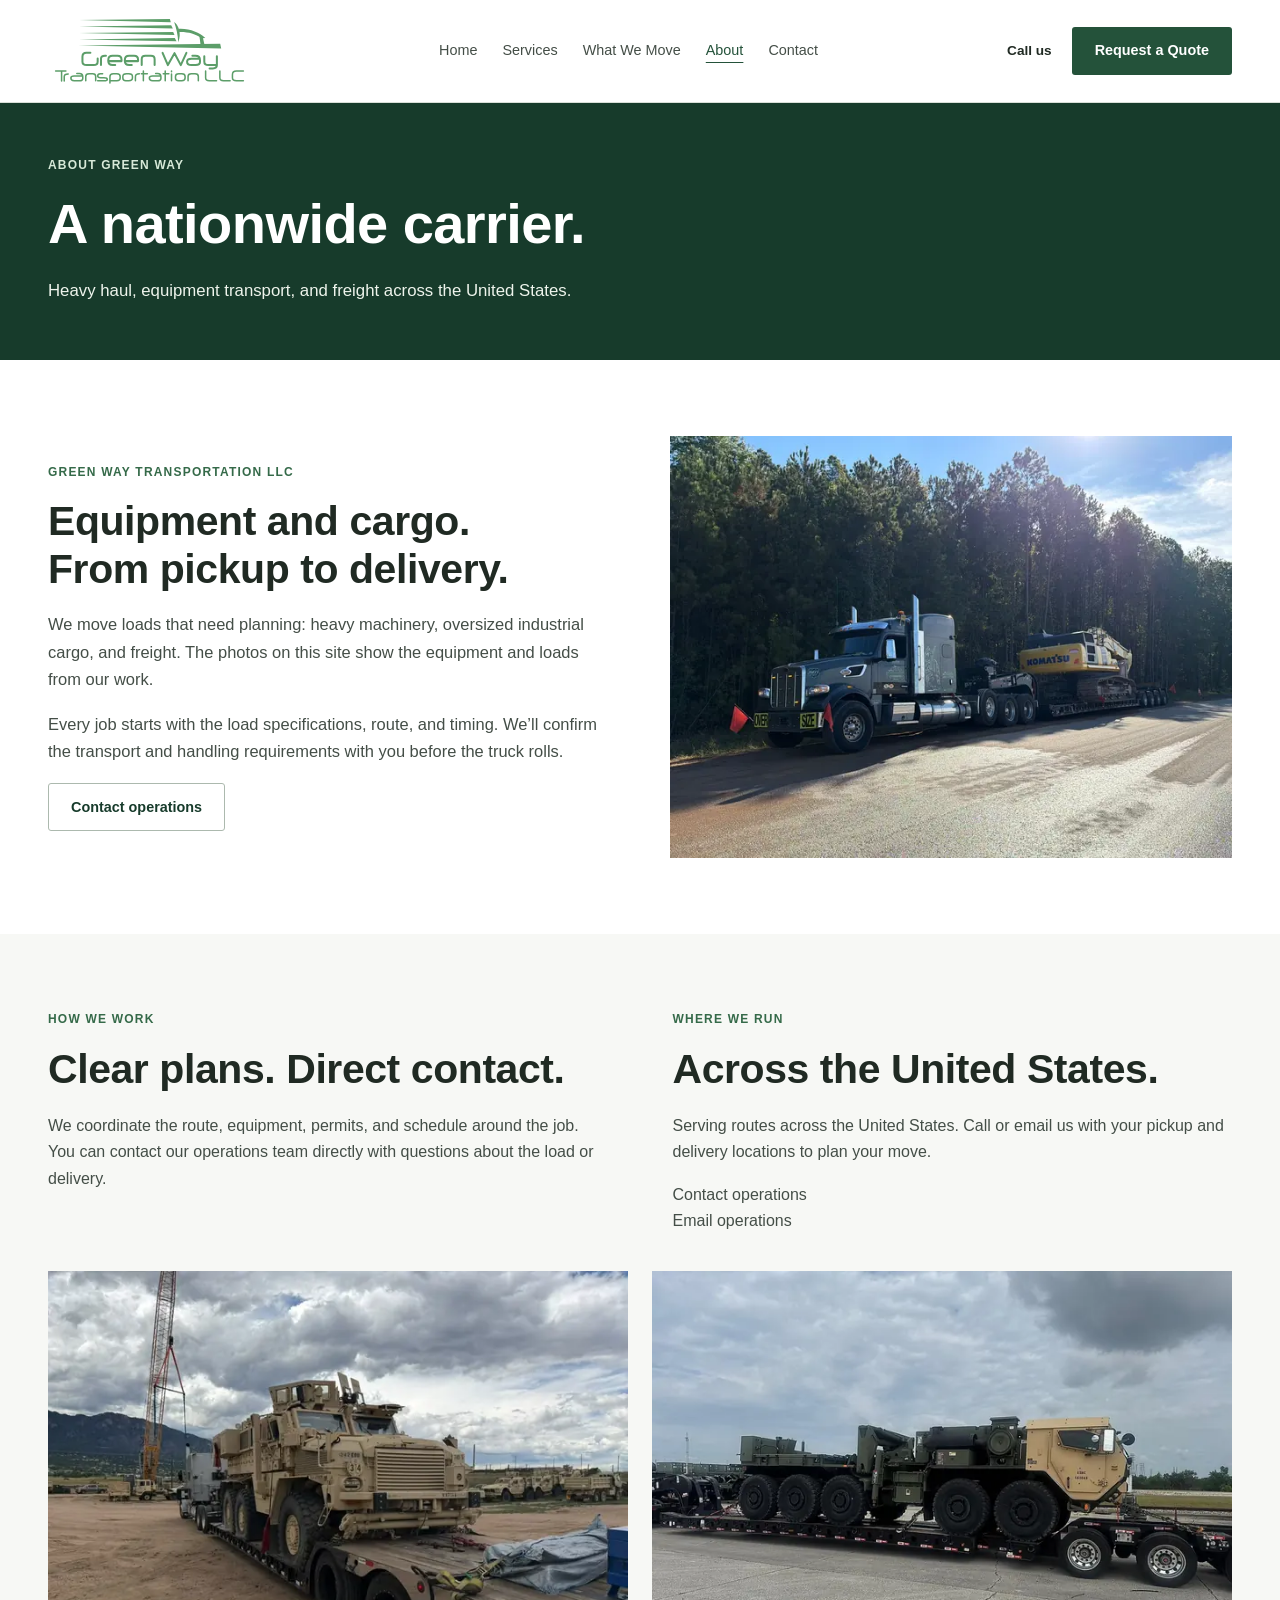
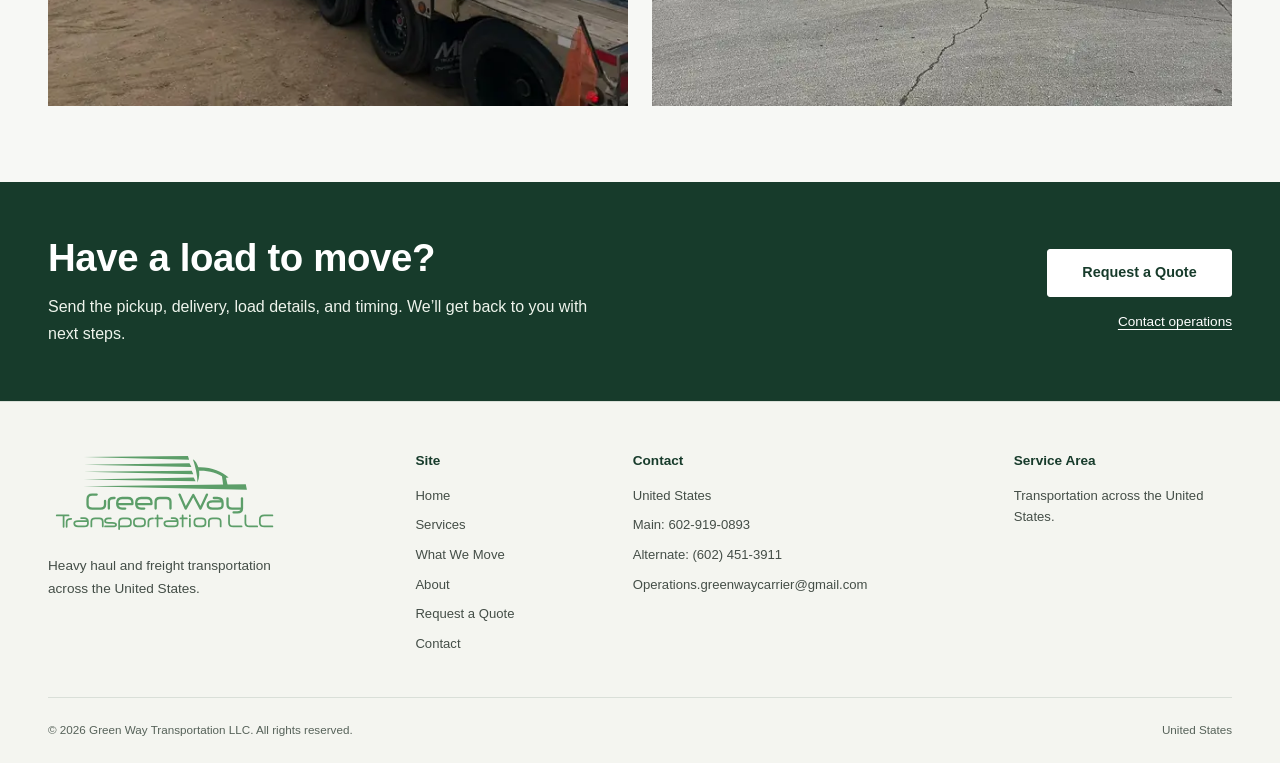
==== about.html @ 393b9256 "Add files via upload" ====
<!DOCTYPE html>
<html lang="en"><head>
<meta charset="UTF-8">
<meta name="viewport" content="width=device-width, initial-scale=1.0">
<title>About Green Way — Green Way Transportation LLC</title>
<meta name="description" content="Green Way Transportation is a nationwide heavy haul, equipment and freight carrier serving the United States.">
<meta name="theme-color" content="#133d29">
<link rel="icon" href="assets/favicon.svg" type="image/svg+xml">
<link rel="stylesheet" href="styles.css?v=20261014-mobile-final-v12">
<noscript><style>@media (max-width: 1059px) { .mobile-menu[hidden] { display: block !important; } }</style></noscript>
<script>
// Decide before first paint; a missing intro script cannot trap the page.
(() => {
  try {
    const motion = window.matchMedia('(prefers-reduced-motion: reduce)');
    let seen = false;
    try { seen = sessionStorage.getItem('greenway-intro-seen-v1') === '1'; } catch (_) {}
    if (motion.matches || seen) return;
    const boot = window.greenWayIntro = { started: performance.now(), motion };
    document.documentElement.classList.add('intro-pending');
    boot.fallback = setTimeout(() => {
      if (boot.dismiss) boot.dismiss();
      else document.documentElement.classList.remove('intro-pending');
    }, 6000);
  } catch (_) { document.documentElement.classList.remove('intro-pending'); }
})();
</script>
<style>.entry-intro { visibility: hidden; }</style>
<link rel="stylesheet" href="intro.css?v=20261014-mobile-final-v12">
</head>
<body><div class="entry-intro" tabindex="-1" role="dialog" aria-modal="true" aria-label="Preparing the Green Way website">
  <div class="entry-intro-inner">
    <img class="entry-intro-logo" src="assets/green-way-logo.svg" width="610" height="235" alt="Green Way Transportation LLC" decoding="async">
    <div class="entry-road" aria-hidden="true"><div class="TruckLoader-route"><div class="TruckLoader"><div class="TruckLoader-cab"></div></div></div></div>
    <p class="entry-status" role="status">The right way is the green way.</p>
  </div>
</div><a class="skip-link" href="#main-content">Skip to content</a><header class="site-header">
  <nav class="nav">
    <a href="index.html" class="logo"><img class="brand-logo" src="assets/green-way-logo.svg" width="610" height="235" alt="Green Way Transportation LLC"></a>
    <ul class="nav-links">
      <li><a href="index.html">Home</a></li>
      <li><a href="services.html">Services</a></li>
      <li><a href="index.html#equipment">What We Move</a></li>
      <li><a href="about.html" aria-current="page">About</a></li>
      <li><a href="contact.html">Contact</a></li>
    </ul>
    <div class="nav-cta">
      <a href="tel:6029190893" class="nav-phone">Call us</a>
      <a href="quote.html" class="btn btn-primary">Request a Quote</a>
    </div>
    <button class="menu-toggle" type="button" aria-label="Open menu" aria-expanded="false" aria-controls="mobile-menu" hidden>
      <span></span><span></span><span></span>
    </button>
  </nav>
  <div class="mobile-menu" id="mobile-menu" hidden>
    <ul>
      <li><a href="index.html">Home</a></li>
      <li><a href="services.html">Services</a></li>
      <li><a href="index.html#equipment">What We Move</a></li>
      <li><a href="about.html" aria-current="page">About</a></li>
      <li><a href="contact.html">Contact</a></li>
    </ul>
    <a href="quote.html" class="btn btn-primary">Request a Quote</a>
    <a href="tel:6029190893" class="btn btn-secondary">Call operations</a>
  </div>
</header>
<main id="main-content"><section class="hero-compact"><div class="container"><div class="eyebrow">About Green Way</div><h1>A nationwide carrier.</h1><p class="hero-sub">Heavy haul, equipment transport, and freight across the United States.</p></div></section><section class="section"><div class="container image-split"><div><div class="eyebrow">Green Way Transportation LLC</div><h2>Equipment and cargo.<br>From pickup to delivery.</h2><p class="about-narrative">We move loads that need planning: heavy machinery, oversized industrial cargo, and freight. The photos on this site show the equipment and loads from our work.</p><p class="about-narrative">Every job starts with the load specifications, route, and timing. We’ll confirm the transport and handling requirements with you before the truck rolls.</p><p class="about-narrative"><a class="btn btn-secondary" href="contact.html">Contact operations</a></p></div><figure class="image-split-photo"><a href="assets/komatsu-excavator-1920.webp" target="_blank" rel="noopener" aria-label="View full photo: Green Way truck carrying a Komatsu excavator."><img src="assets/komatsu-excavator-1280.webp" srcset="assets/komatsu-excavator-640.webp 640w, assets/komatsu-excavator-1280.webp 1280w, assets/komatsu-excavator-1920.webp 1920w" sizes="(max-width: 520px) calc(100vw - 40px), (max-width: 760px) 46vw, 570px" width="1280" height="960" alt="Green Way truck with a Komatsu excavator on a lowboy trailer beside a wooded road" loading="lazy" decoding="async"></a></figure></div></section><section class="section section-alt"><div class="container"><div class="about-details"><div><div class="eyebrow">How we work</div><h2>Clear plans. Direct contact.</h2><p>We coordinate the route, equipment, permits, and schedule around the job. You can contact our operations team directly with questions about the load or delivery.</p></div><div><div class="eyebrow">Where we run</div><h2>Across the United States.</h2><p>Serving routes across the United States. Call or email us with your pickup and delivery locations to plan your move.</p><p><a href="contact.html">Contact operations</a><br><a href="mailto:Operations.greenwaycarrier@gmail.com">Email operations</a></p></div></div><div class="about-photo-pair"><figure class="about-photo"><a href="assets/vehicle-loading-1024.webp" target="_blank" rel="noopener" aria-label="View full photo: Heavy vehicle transport at a loading site."><img src="assets/vehicle-loading-1024.webp" srcset="assets/vehicle-loading-640.webp 640w, assets/vehicle-loading-1024.webp 1024w" sizes="(max-width: 520px) calc(100vw - 40px), (max-width: 760px) 46vw, 570px" width="1024" height="768" alt="Heavy wheeled vehicle on a trailer with a crane at the loading site" loading="lazy" decoding="async"></a></figure><figure class="about-photo"><a href="assets/heavy-vehicle-side-1600.webp" target="_blank" rel="noopener" aria-label="View full photo: Heavy equipment secured to a lowboy trailer."><img src="assets/heavy-vehicle-side-1280.webp" srcset="assets/heavy-vehicle-side-640.webp 640w, assets/heavy-vehicle-side-1280.webp 1280w, assets/heavy-vehicle-side-1600.webp 1600w" sizes="(max-width: 520px) calc(100vw - 40px), (max-width: 760px) 46vw, 570px" width="1280" height="960" alt="Multi-axle heavy vehicle secured on a lowboy trailer, viewed from the side" loading="lazy" decoding="async"></a></figure></div></div></section><section class="cta-band"><div class="cta-inner"><div><h2>Have a load to move?</h2><p>Send the pickup, delivery, load details, and timing. We’ll get back to you with next steps.</p></div><div class="cta-actions"><a class="btn" href="quote.html">Request a Quote</a><div class="small"><a href="contact.html">Contact operations</a></div></div></div></section></main><footer class="site-footer">
  <div class="footer-inner">
    <div class="footer-grid">
      <div class="footer-col footer-brand">
        <a href="index.html" class="logo"><img class="brand-logo" src="assets/green-way-logo.svg" width="610" height="235" alt="Green Way Transportation LLC"></a>
        <p class="description">Heavy haul and freight transportation across the United States.</p>
      </div>
      <div class="footer-col">
        <h4>Site</h4>
        <ul>
          <li><a href="index.html">Home</a></li>
          <li><a href="services.html">Services</a></li>
      <li><a href="index.html#equipment">What We Move</a></li>
          <li><a href="about.html">About</a></li>
          <li><a href="quote.html">Request a Quote</a></li>
          <li><a href="contact.html">Contact</a></li>
        </ul>
      </div>
      <div class="footer-col">
        <h4>Contact</h4>
        <ul>
          <li>United States</li>
          <li><a href="tel:6029190893">Main: 602-919-0893</a></li>
          <li><a href="tel:+16024513911">Alternate: (602) 451-3911</a></li>
          <li><a href="mailto:Operations.greenwaycarrier@gmail.com">Operations.greenwaycarrier@gmail.com</a></li>
        </ul>
      </div>
      <div class="footer-col">
        <h4>Service Area</h4>
        <p>Transportation across the United States.</p>
      </div>
    </div>
    <div class="footer-bottom">
      <div>© 2026 Green Way Transportation LLC. All rights reserved.</div>
      <div>United States</div>
    </div>
  </div>
</footer>

<script src="main.js?v=20261014-mobile-final-v12" defer></script>
<script src="intro.js?v=20261014-mobile-final-v12" defer></script><script src="motion.js?v=20261014-mobile-final-v12" defer></script><script src="navigation.js?v=20261014-mobile-final-v12" defer></script></body></html>
---- styles.css ----
:root {
  --green-900: #173b2b;
  --green-800: #24523a;
  --green-700: #356a49;
  --green-600: #5c9e69;
  --green-100: #eef3ee;
  --green-50: #f6f7f3;
  --charcoal: #202a23;
  --slate-700: #444e47;
  --slate-600: #566259;
  --slate-400: #78827b;
  --slate-200: #d9dfd8;
  --slate-100: #edf0eb;
  --slate-50: #f7f8f5;
  --white: #fff;
  --font-display: Arial, Helvetica, sans-serif;
  --font-body: Arial, Helvetica, sans-serif;
  --font-mono: 'SFMono-Regular', Consolas, monospace;
  --max-width: 1240px;
}
* { box-sizing: border-box; }
body { margin: 0; font-family: var(--font-body); font-size: 16px; line-height: 1.65; color: var(--charcoal); background: #fff; -webkit-font-smoothing: antialiased; }
html { -webkit-text-size-adjust: 100%; scroll-padding-top: 110px; }
h1, h2, h3, h4, p, figure { margin: 0; }
h1, h2, h3, h4 { font-family: var(--font-display); font-weight: 650; line-height: 1.16; letter-spacing: -.025em; }
h1 { font-size: clamp(2.4rem, 5.2vw, 4.6rem); }
h2 { font-size: clamp(1.8rem, 3.2vw, 2.65rem); }
h3 { font-size: 1.35rem; }
h4 { font-size: 1.05rem; }
p { color: var(--slate-700); }
a { color: inherit; text-decoration: none; }
img, svg { display: block; max-width: 100%; height: auto; }
button, input, textarea, select { font: inherit; }
button { cursor: pointer; }
[hidden] { display: none !important; }
:focus-visible { outline: 3px solid #986325; outline-offset: 5px; }
.container, .nav, .footer-inner, .cta-inner { max-width: var(--max-width); padding-left: 28px; padding-right: 28px; margin: 0 auto; }
.section { padding: 76px 0; }
.section-alt { background: var(--slate-50); }
.eyebrow { color: var(--green-700); font-size: .75rem; letter-spacing: .1em; text-transform: uppercase; font-weight: 650; margin-bottom: 16px; }
.section-head { max-width: 730px; margin-bottom: 32px; }
.section-head h2 { margin-bottom: 14px; }
.section-head p { max-width: 600px; }
.btn { display: inline-flex; align-items: center; justify-content: center; min-height: 48px; padding: 12px 22px; border: 1px solid transparent; border-radius: 3px; font-weight: 650; font-size: .9rem; line-height: 1.5; white-space: nowrap; transition: background-color .15s, border-color .15s; }
.btn-primary { color: #fff; background: var(--green-800); }
.btn-primary:hover { background: var(--green-900); }
.btn-secondary, .btn-ghost { color: var(--green-900); background: transparent; border-color: #acb9ae; }
.btn-secondary:hover, .btn-ghost:hover { background: #e9eee7; border-color: var(--green-700); }
.skip-link { position: fixed; top: 10px; left: 10px; z-index: 100; padding: 12px 18px; background: #fff; color: var(--green-900); transform: translateY(-150%); }
.skip-link:focus { transform: none; }
.site-header { position: sticky; top: 0; z-index: 30; background: #fff; border-bottom: 1px solid var(--slate-200); }
.nav { display: flex; align-items: center; justify-content: space-between; gap: 24px; padding-top: 12px; padding-bottom: 12px; }
.logo { display: inline-flex; flex-shrink: 0; }
.brand-logo { width: 202px; height: auto; aspect-ratio: 610/235; }
.nav-links { display: flex; list-style: none; padding: 0; margin: 0; gap: 25px; }
.nav-links a { display: inline-block; padding: 10px 0; color: var(--slate-700); font-size: .9rem; }
.nav-links a:hover, .nav-links a[aria-current] { color: var(--green-800); text-decoration: underline; text-underline-offset: 7px; }
.nav-cta { display: flex; gap: 20px; align-items: center; }
.nav-phones { display: flex; flex-direction: column; gap: 4px; }
.nav-phone-alternate { color: var(--slate-600); }
.nav-phone { font-weight: 600; white-space: nowrap; font-size: .85rem; }
.menu-toggle { display: none; flex-direction: column; justify-content: center; gap: 5px; width: 44px; height: 44px; padding: 10px; border: none; background: transparent; }
.menu-toggle span { display: block; width: 24px; height: 2px; background: var(--charcoal); }
.menu-toggle[aria-expanded='true'] span:nth-child(1) { transform: translateY(7px) rotate(45deg); }
.menu-toggle[aria-expanded='true'] span:nth-child(2) { opacity: 0; }
.menu-toggle[aria-expanded='true'] span:nth-child(3) { transform: translateY(-7px) rotate(-45deg); }
.mobile-menu { display: none; padding: 12px 24px 24px; border-top: 1px solid var(--slate-200); max-height: calc(100vh - 104px); max-height: calc(100dvh - 104px); overflow-y: auto; overscroll-behavior: contain; }
.mobile-menu ul { list-style: none; padding: 0; margin: 0 0 18px; }
.mobile-menu li a { display: block; padding: 10px 0; }
.mobile-menu > .btn { width: 100%; margin-top: 8px; }
.home-hero { position: relative; isolation: isolate; overflow: hidden; background: #090d0b; color: #fff; }
.hero-visual { position: absolute; inset: 0; z-index: 0; margin: 0; }
.hero-visual img { width: 100%; height: 100%; max-width: none; object-fit: cover; object-position: right center; }
.hero-visual::after { content: ''; position: absolute; inset: 0; background: linear-gradient(90deg, rgba(9,13,11,.98) 0%, rgba(9,13,11,.94) 30%, rgba(9,13,11,.78) 47%, rgba(9,13,11,.3) 70%, rgba(9,13,11,.08) 100%), linear-gradient(0deg, rgba(9,13,11,.65), transparent 40%); pointer-events: none; }
.home-hero > .hero-content { position: relative; z-index: 1; display: flex; flex-direction: column; justify-content: center; min-height: 660px; padding-top: 78px; padding-bottom: 78px; }
.home-hero .hero-title { min-width: 0; max-width: 620px; }
.home-hero .hero-title h1 { max-width: 620px; color: #fff; font-size: clamp(3.2rem, 5.1vw, 4.75rem); font-weight: 750; line-height: 1.07; letter-spacing: -.04em; }
.home-hero .hero-title h1 span { color: #b9dda8; }
.home-hero .hero-title .eyebrow { margin-bottom: 22px; color: #dcebd7; font-size: .73rem; letter-spacing: .11em; }
.home-hero .hero-intro { min-width: 0; max-width: 495px; margin-top: 26px; }
.home-hero .hero-intro > p { margin-bottom: 26px; color: #e1e7e2; font-size: 1.03rem; line-height: 1.75; }
.hero-actions { display: flex; flex-wrap: wrap; gap: 12px; }
.home-hero .btn-primary { gap: 18px; background: #b9dda8; border-color: #b9dda8; color: #132318; }
.home-hero .btn-primary:hover { background: #d1e9c7; border-color: #d1e9c7; }
.home-hero .btn-secondary { border-color: #c4d1c6; color: #fff; background: rgba(9,13,11,.35); }
.home-hero .btn-secondary:hover { background: #1d3325; border-color: #fff; }
.alternate-contact { margin: 14px 0 0; font-size: .88rem; color: var(--slate-600); }
.alternate-contact a { color: var(--green-800); text-decoration: underline; text-underline-offset: 3px; }
.home-hero .hero-intro .alternate-contact { margin: 20px 0 0; color: #d3ddd2; font-size: .88rem; }
.home-hero .alternate-contact a { color: #fff; }
.trust-band { border-bottom: 1px solid var(--slate-200); }
.trust-band-inner { max-width: var(--max-width); padding: 19px 28px; margin: 0 auto; display: flex; flex-wrap: wrap; justify-content: space-between; gap: 15px; }
.trust-item { color: var(--slate-600); font-size: .76rem; }
.service-overview { display: grid; grid-template-columns: .85fr 1.4fr; gap: 90px; align-items: start; }
.service-overview .section-head p { margin-top: 16px; }
.service-list { border-top: 1px solid var(--slate-200); }
.service-row { display: grid; grid-template-columns: 1fr 1.2fr auto; gap: 24px; align-items: start; padding: 24px 0; border-bottom: 1px solid var(--slate-200); }
.service-row h3 { font-size: 1.1rem; }
.service-row p { font-size: .9rem; }
.service-row > span { color: var(--green-800); font-size: 1.25rem; }
.service-row:hover h3 { text-decoration: underline; text-underline-offset: 4px; }
.work-heading { display: flex; justify-content: space-between; align-items: end; gap: 32px; margin-bottom: 30px; }
.work-heading p { max-width: 370px; font-size: .9rem; }
.work-grid { display: grid; grid-template-columns: 1fr 1fr; gap: 34px 24px; }
.work-photo a { display: block; }
.work-photo img { width: 100%; height: auto; aspect-ratio: 4/3; object-fit: contain; background: #e5e8e3; }
.work-photo figcaption { padding-top: 12px; font-size: .87rem; color: var(--charcoal); }
.work-photo figcaption span { display: block; margin-top: 2px; font-size: .76rem; color: var(--slate-600); }
.work-grid .work-photo:first-child { grid-column: 1/-1; }
.work-grid .work-photo:first-child img { aspect-ratio: 2/1; object-fit: cover; object-position: center 56%; }
.work-grid .work-photo:last-child:nth-child(even) { grid-column: 1/-1; }
.work-grid .work-photo:last-child:nth-child(even) img { aspect-ratio: 2/1; object-fit: cover; object-position: center 56%; }
.process-line { display: grid; grid-template-columns: .9fr 1.4fr; gap: 90px; }
.process-list { margin: 0; padding: 0; list-style: none; counter-reset: process; }
.process-list li { counter-increment: process; padding: 0 0 24px 44px; position: relative; }
.process-list li:last-child { padding-bottom: 0; }
.process-list li::before { content: counter(process, decimal-leading-zero); position: absolute; left: 0; top: 2px; color: var(--green-700); font-size: .8rem; font-weight: 600; }
.process-list h3 { font-size: 1.1rem; margin-bottom: 7px; }
.process-list p { font-size: .92rem; }
/* Explicit contrast for every heading, paragraph and action on green. */
.hero-compact { background: #173b2b; padding: 53px 0 56px; color: #fff; }
.hero-compact h1 { color: #fff; font-size: clamp(2.25rem, 4.5vw, 3.5rem); max-width: 850px; margin-bottom: 20px; }
.hero-compact .eyebrow, .hero-compact .eyebrow-light { color: #d7e9d8; }
.hero-compact .hero-sub { color: #eef4ec; max-width: 680px; font-size: 1.05rem; }
.cta-band { background: #173b2b; padding: 54px 0; color: #fff; }
.cta-inner { display: grid; grid-template-columns: 1.5fr 1fr; gap: 45px; align-items: center; }
.cta-band h2 { color: #fff; margin-bottom: 14px; font-size: clamp(1.75rem, 3vw, 2.4rem); }
.cta-band p { color: #eef4ec; max-width: 550px; font-size: 1rem; }
.cta-actions { justify-self: end; text-align: right; }
.cta-band .btn { color: #173b2b; background: #fff; border-color: #fff; min-width: 185px; }
.cta-band .btn:hover { color: #173b2b; background: #eaf1e7; border-color: #eaf1e7; }
.cta-band .small { color: #e0ebdd; font-size: .85rem; margin-top: 14px; }
.cta-band .small a { color: #fff; text-decoration: underline; text-underline-offset: 3px; }
.split { display: grid; grid-template-columns: 1fr 1.2fr; gap: 70px; align-items: start; }
.split > *, .image-split > * { min-width: 0; }
.image-split { display: grid; grid-template-columns: 1fr 1fr; gap: 60px; align-items: center; }
.about-narrative { font-size: 1.03rem; margin-top: 18px; }
.image-split-photo img { width: 100%; aspect-ratio: 4/3; object-fit: contain; background: var(--slate-100); }
.image-split-photo figcaption { padding-top: 10px; color: var(--slate-600); font-size: .8rem; }
.about-details { display: grid; grid-template-columns: 1fr 1fr; gap: 65px; }
.about-details h2 { margin-bottom: 20px; }
.about-details p + p { margin-top: 16px; }
.about-photo-pair { display: grid; grid-template-columns: 1fr 1fr; gap: 24px; margin-top: 36px; }
.about-photo-pair img { width: 100%; aspect-ratio: 4/3; object-fit: contain; background: #e5e8e3; }
.about-photo-pair figcaption { padding-top: 10px; font-size: .83rem; color: var(--slate-600); }
.service-banner { margin-bottom: 40px; }
.service-banner img { width: 100%; height: auto; }
.service-banner figcaption { margin-top: 10px; color: var(--slate-600); font-size: .8rem; }
.detailed-service { display: grid; grid-template-columns: 1fr 1fr; gap: 64px; padding: 40px 0; border-top: 1px solid var(--slate-200); align-items: center; }
.detailed-service h2 { font-size: 1.9rem; margin-bottom: 18px; }
.detailed-service p { margin-bottom: 16px; }
.detailed-service .common { font-size: .88rem; color: var(--slate-600); }
.detailed-service img { width: 100%; aspect-ratio: 4/3; object-fit: contain; background: #e5e8e3; }
.detailed-service figcaption { margin-top: 10px; font-size: .8rem; color: var(--slate-600); }
.contact-grid { display: grid; grid-template-columns: 1fr 1.45fr 1fr; border-bottom: 1px solid var(--slate-200); }
.contact-block { padding: 0 26px 28px; min-width: 0; }
.contact-block:first-child { padding-left: 0; }
.contact-block .label { text-transform: uppercase; letter-spacing: .1em; color: var(--slate-600); font-size: .72rem; margin-bottom: 10px; }
.contact-block .value { color: var(--green-900); font-size: 1.25rem; font-weight: 600; overflow-wrap: anywhere; }
.contact-block .sub { color: var(--slate-600); font-size: .82rem; margin-top: 5px; }
.contact-block .alternate-phone { margin-top: 18px; }
.contact-block a:hover { text-decoration: underline; }
.info-cards { display: grid; grid-template-columns: 1fr 1fr 1fr; gap: 36px; }
.info-card { border-top: 1px solid var(--slate-200); padding-top: 22px; }
.info-card h4 { margin-bottom: 13px; }
.info-card p { font-size: .93rem; }
.info-card .small { color: var(--slate-600); font-size: .8rem; margin-top: 12px; }
.form { display: flex; flex-direction: column; gap: 20px; }
.form-row { display: grid; gap: 20px; }
.form-row-2 { grid-template-columns: repeat(2, minmax(0, 1fr)); }
.field { min-width: 0; }
.form-row > .field { display: flex; flex-direction: column; }
.form-row > .field > label { flex: 1; }
.field label { display: flex; flex-direction: column; justify-content: space-between; gap: 4px; margin-bottom: 7px; font-size: .87rem; line-height: 1.45; font-weight: 600; color: var(--charcoal); }
.field .field-label-text { display: block; }
.field .opt { display: block; flex: none; font-size: .78rem; line-height: 1.4; font-weight: 400; color: var(--slate-600); }
.field input, .field select, .field textarea { width: 100%; min-width: 0; max-width: 100%; min-height: 48px; border: 1px solid #b6c2b6; border-radius: 3px; padding: 12px; color: var(--charcoal); background: #fff; font-size: 16px; }
.field textarea { min-height: 145px; resize: vertical; }
.field input:focus, .field select:focus, .field textarea:focus { outline: 2px solid var(--green-700); outline-offset: 2px; }
.field input::placeholder, .field textarea::placeholder { color: #67736b; }
.form-submit-row .btn { background: var(--green-800); color: #fff; }
.form-microcopy { color: var(--slate-600); font-size: .8rem; margin-top: 14px; }
.form-microcopy a, .form-result a { text-decoration: underline; }
.form-result { padding: 16px; margin-top: 18px; background: var(--green-100); border-left: 3px solid var(--green-700); }
.reassurance { padding: 30px 24px; text-align: center; color: var(--green-800); font-size: .92rem; background: var(--slate-50); }
.site-footer { color: var(--charcoal); background: #f4f5f0; padding: 46px 0 24px; border-top: 1px solid var(--slate-200); }
.footer-grid { display: grid; grid-template-columns: 1.2fr .65fr 1.25fr .8fr; gap: 40px; padding-bottom: 34px; }
.footer-brand .logo { display: inline-flex; background: transparent; padding: 0; border: 0; border-radius: 0; margin-bottom: 18px; }
.footer-brand .brand-logo { width: 232px; height: auto; }
.footer-brand .description { font-size: .85rem; max-width: 265px; }
.footer-col h4 { font-family: var(--font-body); color: var(--green-900); font-size: .85rem; margin: 5px 0 16px; letter-spacing: 0; }
.footer-col ul { margin: 0; padding: 0; list-style: none; }
.footer-col li { margin-bottom: 8px; }
.footer-col p, .footer-col a, .footer-col li { font-size: .82rem; color: var(--slate-700); overflow-wrap: anywhere; }
.footer-col a:hover { color: var(--green-900); text-decoration: underline; }
.footer-bottom { display: flex; flex-wrap: wrap; justify-content: space-between; gap: 12px; border-top: 1px solid var(--slate-200); padding-top: 22px; color: var(--slate-600); font-size: .73rem; }
.hero-heading > *, .service-overview > *, .process-line > *, .cta-inner > *, .about-details > *, .detailed-service > *, .work-grid > *, .about-photo-pair > *, .footer-grid > *, .service-row > * { min-width: 0; }
@media (max-width: 960px) {
  .split { grid-template-columns: minmax(0, 1fr); gap: 32px; }
}
@media (max-width: 1059px) {
  .hero-visual::after { background: linear-gradient(90deg, rgba(9,13,11,.97) 0%, rgba(9,13,11,.94) 40%, rgba(9,13,11,.78) 66%, rgba(9,13,11,.2) 100%); }
  .nav-links, .nav-cta { display: none; }
  .menu-toggle { display: flex; }
  .mobile-menu.open:not([hidden]) { display: block; }
  .service-overview, .process-line { gap: 45px; }
  .service-row { grid-template-columns: 1fr auto; }
  .service-row p { grid-column: 1; }
  .service-row > span { grid-column: 2; grid-row: 1; }
  .footer-grid { grid-template-columns: 1fr 1fr; }
}
@media (max-width: 760px) {
  .home-hero { display: flex; flex-direction: column; }
  .home-hero > .hero-content { display: contents; }
  .home-hero .hero-title { order: 1; width: 100%; max-width: none; padding: 36px 20px 0; position: relative; z-index: 1; }
  .home-hero .hero-title .eyebrow { margin-bottom: 16px; font-size: .66rem; letter-spacing: .075em; }
  .home-hero .hero-title h1 { font-size: clamp(2.35rem, 7.4vw, 3.5rem); max-width: 640px; }
  .hero-visual { order: 2; position: relative; inset: auto; margin-top: 20px; width: 100%; }
  .hero-visual img { width: 100%; height: auto; object-fit: contain; }
  .hero-visual::after { background: linear-gradient(180deg, #090d0b 0%, rgba(9,13,11,0) 21%, rgba(9,13,11,0) 66%, #090d0b 100%); }
  .home-hero .hero-intro { order: 3; width: 100%; max-width: none; margin-top: 0; padding: 12px 20px 36px; position: relative; z-index: 1; }
  .home-hero .hero-intro > p { max-width: 580px; margin-bottom: 22px; font-size: .98rem; }
  .home-hero .hero-actions .btn { flex: 1 1 160px; }
  .home-hero .hero-intro .alternate-contact { margin-top: 18px; }
  .container, .nav, .footer-inner, .cta-inner { padding-left: 20px; padding-right: 20px; }
  .brand-logo { width: 185px; }
  .nav { padding-top: 10px; padding-bottom: 10px; }
  .section { padding: 48px 0; }
  .service-overview, .process-line, .split, .image-split, .about-details, .detailed-service { grid-template-columns: 1fr; gap: 30px; }
  .service-overview .section-head { margin-bottom: 0; }
  .work-heading { display: block; }
  .work-heading p { margin-top: 16px; }
  .work-grid { gap: 26px 16px; }
  .work-grid .work-photo:first-child img, .work-grid .work-photo:last-child:nth-child(even) img { aspect-ratio: 4/3; object-fit: contain; }
  .cta-inner { grid-template-columns: 1fr; gap: 26px; }
  .cta-actions { justify-self: start; text-align: left; }
  .hero-compact { padding: 38px 0; }
  .contact-grid { grid-template-columns: 1fr; }
  .contact-block, .contact-block:first-child { padding: 20px 0; border-top: 1px solid var(--slate-200); }
  .info-cards { grid-template-columns: 1fr; gap: 26px; }
  .form-row-2 { grid-template-columns: minmax(0, 1fr); }
  .footer-col li { margin-bottom: 0; }
  .footer-col li a { display: inline-block; min-height: 44px; padding: 10px 0; }
  .detailed-service { padding: 28px 0; }
  .detailed-service h2 { font-size: 1.55rem; }
}
@media (max-width: 520px) {
  .work-grid, .about-photo-pair, .form-row-2, .footer-grid { grid-template-columns: minmax(0, 1fr); }
  .work-grid .work-photo { grid-column: auto !important; }
  .footer-grid { gap: 26px; }
  .trust-band-inner { padding: 16px 20px; gap: 8px; }
  .trust-item { flex: 1 1 140px; font-size: .7rem; }
  .cta-actions { width: 100%; }
  .cta-actions .btn { width: 100%; }
}
@media (prefers-reduced-motion: reduce) { *, *::before, *::after { transition: none !important; animation: none !important; } html { scroll-behavior: auto; } }

.work-grid .work-photo-wide { grid-column: 1/-1; }
.work-grid .work-photo-wide img { aspect-ratio: 1280/492; object-fit: contain; }

/* Load categories stay typographic until the company gallery photos arrive. */
.category-grid { display: grid; grid-template-columns: repeat(3, minmax(0, 1fr)); border-top: 1px solid #b9c8ba; border-bottom: 1px solid #b9c8ba; }
.category-card { min-width: 0; padding: 30px 28px; display: flex; flex-direction: column; align-items: flex-start; min-height: 290px; transition: background-color .2s; }
.category-card + .category-card { border-left: 1px solid #b9c8ba; }
.category-number { font-family: var(--font-mono); font-size: .78rem; color: var(--green-700); margin-bottom: 32px; }
.category-card h3 { font-size: clamp(1.4rem, 2.3vw, 2rem); line-height: 1.2; max-width: 340px; overflow-wrap: break-word; }
.category-link { margin-top: auto; padding-top: 30px; font-size: .86rem; font-weight: 600; color: var(--green-800); }
.category-link > span { display: inline-block; margin-left: 12px; }
.category-card:hover { background: #eaf0e7; }
.category-card:hover .category-link { text-decoration: underline; text-underline-offset: 4px; }
.back-link { display: inline-block; padding: 4px 0; margin-bottom: 28px; color: #e1ebdd; font-size: .87rem; text-decoration: underline; text-underline-offset: 4px; }
.category-gallery { display: grid; grid-template-columns: repeat(2, minmax(0, 1fr)); gap: 24px; }
.gallery-empty { grid-column: 1/-1; border-top: 1px solid var(--slate-200); border-bottom: 1px solid var(--slate-200); padding: 38px 0; }
.gallery-empty-label { display: block; font-size: 1.2rem; font-weight: 600; color: var(--green-900); margin-bottom: 10px; }
.category-next { display: flex; align-items: center; justify-content: space-between; gap: 32px; }
.category-next p { margin-top: 18px; }
.category-next .btn { gap: 20px; }
.category-nav { display: flex; flex-wrap: wrap; gap: 12px 30px; padding-top: 30px; padding-bottom: 30px; }
.category-nav a { min-height: 44px; padding: 10px 0; font-size: .87rem; color: var(--green-800); text-decoration: underline; text-underline-offset: 4px; }
.category-nav a[aria-current='page'] { color: var(--charcoal); font-weight: 700; }

/* Only opacity and transforms animate; no scroll handlers or layout animation. */
.motion-item { opacity: 1; transform: none; transition: opacity .65s ease, transform .65s cubic-bezier(.2,.65,.3,1); }
.motion-item.motion-pending { opacity: 0; transform: translateY(18px); }
.motion-item:focus-within { opacity: 1; transform: none; }
@media (hover: hover) and (pointer: fine) and (prefers-reduced-motion: no-preference) {
  .work-photo a, .image-split-photo, .about-photo-pair figure, .detailed-service figure, .service-banner { overflow: hidden; }
  .work-photo img, .image-split-photo img, .about-photo-pair img, .detailed-service img, .service-banner img { transition: transform .5s ease; }
  .work-photo a:hover img, .work-photo a:focus-visible img,
  .image-split-photo:hover img, .about-photo-pair figure:hover img,
  .detailed-service figure:hover img, .service-banner:hover img { transform: scale(1.035); }
}
@media (max-width: 760px) {
  .category-grid { grid-template-columns: minmax(0, 1fr); }
  .category-card { min-height: 0; padding: 24px 0; }
  .category-card + .category-card { border-left: none; border-top: 1px solid #b9c8ba; }
  .category-number { margin-bottom: 16px; }
  .category-card h3 { max-width: 100%; font-size: 1.65rem; }
  .category-link { padding-top: 22px; }
  .category-next { flex-direction: column; align-items: flex-start; }
  .category-gallery { grid-template-columns: minmax(0, 1fr); }
}
@media (prefers-reduced-motion: reduce) {
  .motion-item.motion-pending { opacity: 1; transform: none; }
}

.gallery-note { margin: -10px 0 26px; font-size: .9rem; color: var(--slate-600); }
.category-gallery { align-items: start; }

.category-gallery .gallery-photo-wide { grid-column: 1 / -1; }
.category-gallery .gallery-photo-wide img { aspect-ratio: auto; }

/* Full background hero with a modest rightward photo offset. */
h1, h2, h3, h4 { font-weight: 700; letter-spacing: -.01em; }
.category-card { padding-top: 38px; }
.category-card h3 { margin-bottom: 26px; }
.process-list li { padding-left: 0; }
.process-list li::before { content: none; }
@media (min-width: 761px) {
  .home-hero .hero-visual { inset: 0; width: 100%; }
  .home-hero .hero-visual img { width: 100%; height: 100%; object-fit: cover; object-position: right center; transform: translateX(12px); }
  .home-hero .hero-visual::after { background: linear-gradient(90deg, #090d0b 0%, rgba(9,13,11,.96) 24%, rgba(9,13,11,.86) 35%, rgba(9,13,11,.42) 49%, rgba(9,13,11,.06) 69%), linear-gradient(0deg, rgba(9,13,11,.55), transparent 40%); }
  .home-hero .hero-title { max-width: 510px; }
  .home-hero .hero-title h1 { max-width: 510px; font-size: clamp(2.8rem, 4.4vw, 4.1rem); letter-spacing: -.035em; }
  .home-hero .hero-intro { max-width: 390px; }
  .home-hero .hero-title .eyebrow { max-width: 340px; }
}
@media (min-width: 761px) and (max-width: 1059px) {
  .home-hero .hero-title, .home-hero .hero-title h1 { max-width: 330px; }
  .home-hero .hero-title h1 { font-size: 2.7rem; }
  .home-hero .hero-intro { max-width: 310px; }
  .home-hero .hero-actions { flex-direction: column; align-items: flex-start; }
}

.mobile-menu li a[aria-current] { color: var(--green-800); font-weight: 700; text-decoration: underline; text-underline-offset: 6px; }



@media (min-width: 1060px) { .home-hero > .hero-content { min-height: 560px; padding-top: 48px; padding-bottom: 48px; } }

.icon { display: inline-block; width: 20px; height: 20px; flex: 0 0 20px; vertical-align: middle; }
.btn .icon { margin-left: 4px; }
.back-link { display: inline-flex; align-items: center; gap: 8px; }
.hero-visual picture { display: block; width: 100%; height: 100%; }
@media (max-width: 760px) {
  .home-hero { display: block; }
  .home-hero .hero-visual { position: absolute; inset: 0 0 auto; width: 100%; height: 570px; margin: 0; }
  .home-hero .hero-visual img { width: 100%; height: 100%; object-fit: cover; object-position: left top; transform: none; }
  .home-hero .hero-visual::after { background: linear-gradient(180deg, rgba(9,13,11,.02) 0%, rgba(9,13,11,.08) 35%, rgba(9,13,11,.48) 57%, rgba(9,13,11,.93) 83%, #090d0b 100%); }
  .home-hero > .hero-content { position: relative; display: flex; flex-direction: column; justify-content: flex-end; min-height: 740px; padding: 350px 20px 30px; }
  .home-hero .hero-title { display: flex; flex-direction: column; order: initial; padding: 0; width: 100%; max-width: none; }
  .home-hero .hero-title h1 { order: 1; font-size: clamp(2.15rem, 9.5vw, 3.4rem); line-height: 1.08; letter-spacing: -.035em; }
  .home-hero .hero-title .eyebrow { order: 2; margin: 22px 0 0; color: #dcebd7; font-size: .68rem; line-height: 1.6; letter-spacing: .06em; max-width: 340px; }
  .home-hero .hero-intro { order: initial; padding: 0; margin-top: 16px; width: 100%; max-width: none; }
  .home-hero .hero-intro > p { font-size: .94rem; line-height: 1.6; margin: 0 0 22px; }
  .home-hero .hero-actions { display: grid; grid-template-columns: minmax(0, 1fr) minmax(0, 1fr); gap: 10px; }
  .home-hero .hero-actions .btn { padding: 12px 8px; font-size: .8rem; min-height: 50px; gap: 6px; white-space: normal; text-align: center; }
}
---- intro.css ----
/* Adapted from the supplied TruckLoader: same trailer, cab and wheel silhouette. */
html.intro-pending { overflow: hidden; }
.entry-intro {
  position: fixed;
  inset: 0;
  z-index: 1000;
  display: grid;
  place-items: center;
  background: #fff;
  opacity: 0;
  visibility: hidden;
  pointer-events: none;
  transition: opacity .18s ease, visibility 0s .18s;
}
html.intro-pending .entry-intro {
  opacity: 1;
  visibility: visible;
  pointer-events: auto;
  transition: none;
}
.entry-intro-inner { width: 100%; padding: 28px; text-align: center; }
.entry-intro-logo { width: clamp(220px, 60vw, 310px); margin: 0 auto 44px; }
.entry-road {
  --road-width: min(76vw, 380px);
  width: var(--road-width);
  height: 88px;
  margin: 0 auto 22px;
  position: relative;
  overflow: hidden;
}
.entry-road::after {
  content: '';
  position: absolute;
  bottom: 10px;
  left: 0;
  right: 0;
  height: 1px;
  background: #d9dfd8;
}
.TruckLoader-route {
  position: absolute;
  bottom: 22px;
  left: 0;
  width: 150px;
  height: 40px;
}
html.intro-pending .TruckLoader-route { animation: greenway-drive 2s linear infinite; }
.TruckLoader {
  position: relative;
  width: 150px;
  height: 40px;
  border-radius: 4px;
  background: #356a49;
}
html.intro-pending .TruckLoader { animation: greenway-put-put .45s ease-in-out infinite; }
.TruckLoader::before, .TruckLoader::after, .TruckLoader-cab::after {
  content: '';
  display: block;
  position: absolute;
  bottom: -10px;
  width: 18px;
  height: 18px;
  border: 3px solid #fff;
  border-radius: 50%;
  background: #202a23;
  box-shadow: 0 0 0 1px #202a23;
}
.TruckLoader::before { left: 6px; }
.TruckLoader::after { right: 6px; }
.TruckLoader-cab {
  position: absolute;
  left: -35px;
  bottom: 0;
  width: 33px;
  height: 25px;
  background: #173b2b;
  border-radius: 40% 0 4px 4px;
}
.TruckLoader-cab::before {
  position: absolute;
  content: '';
  width: 20px;
  height: 15px;
  top: -15px;
  right: 0;
  background: #173b2b;
  border-radius: 100% 0 0 0;
}
.TruckLoader-cab::after { left: 5px; }
.entry-status { color: #444e47; font-size: .9rem; }
@keyframes greenway-drive {
  from { transform: translateX(calc(var(--road-width) + 40px)); }
  to { transform: translateX(-165px); }
}
@keyframes greenway-put-put {
  0%, 100% { transform: translateY(0); }
  50% { transform: translateY(-1px); }
}
@media (max-height: 500px) {
  .entry-intro-inner { padding: 16px; }
  .entry-intro-logo { width: 220px; margin-bottom: 16px; }
  .entry-road { height: 74px; margin-bottom: 12px; }
}
@media (prefers-reduced-motion: reduce) {
  .entry-intro { display: none; transition: none; }
  html.intro-pending { overflow: auto; }
  .TruckLoader, .TruckLoader-route { animation: none !important; }
}
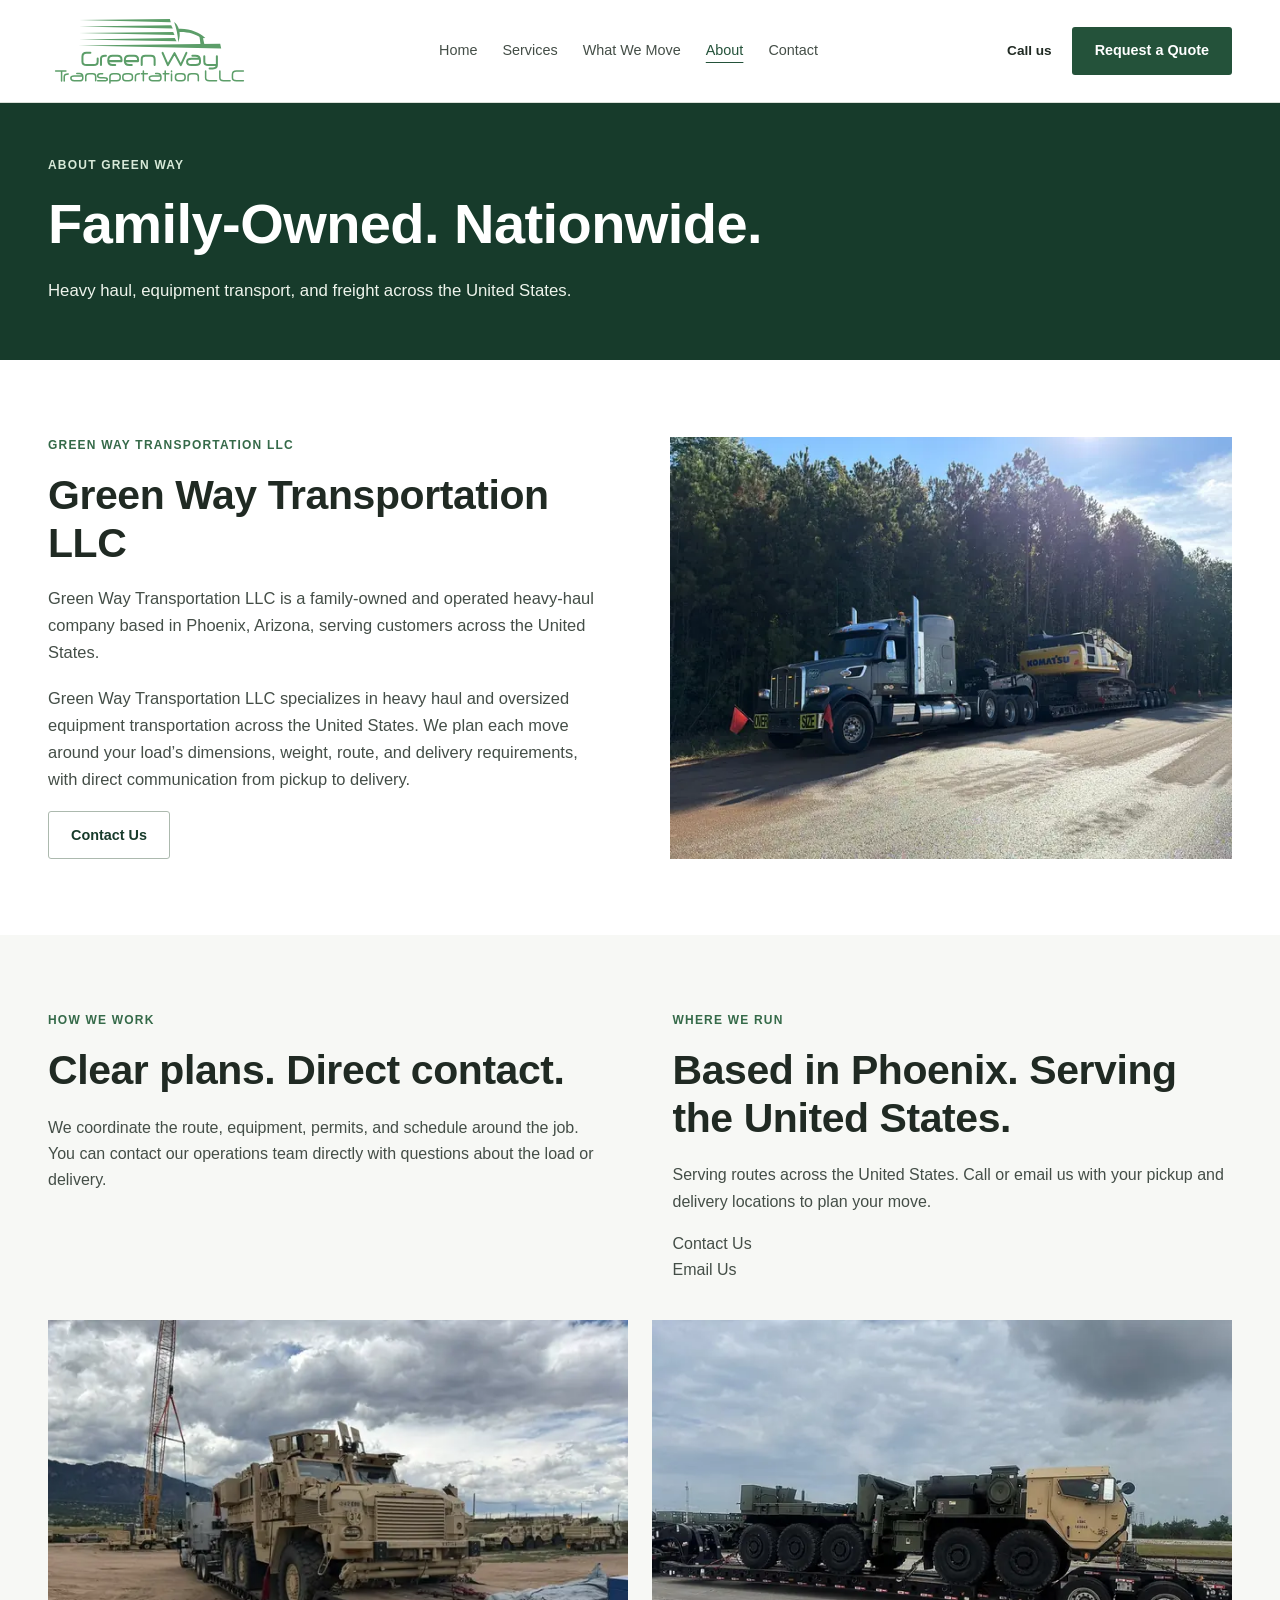
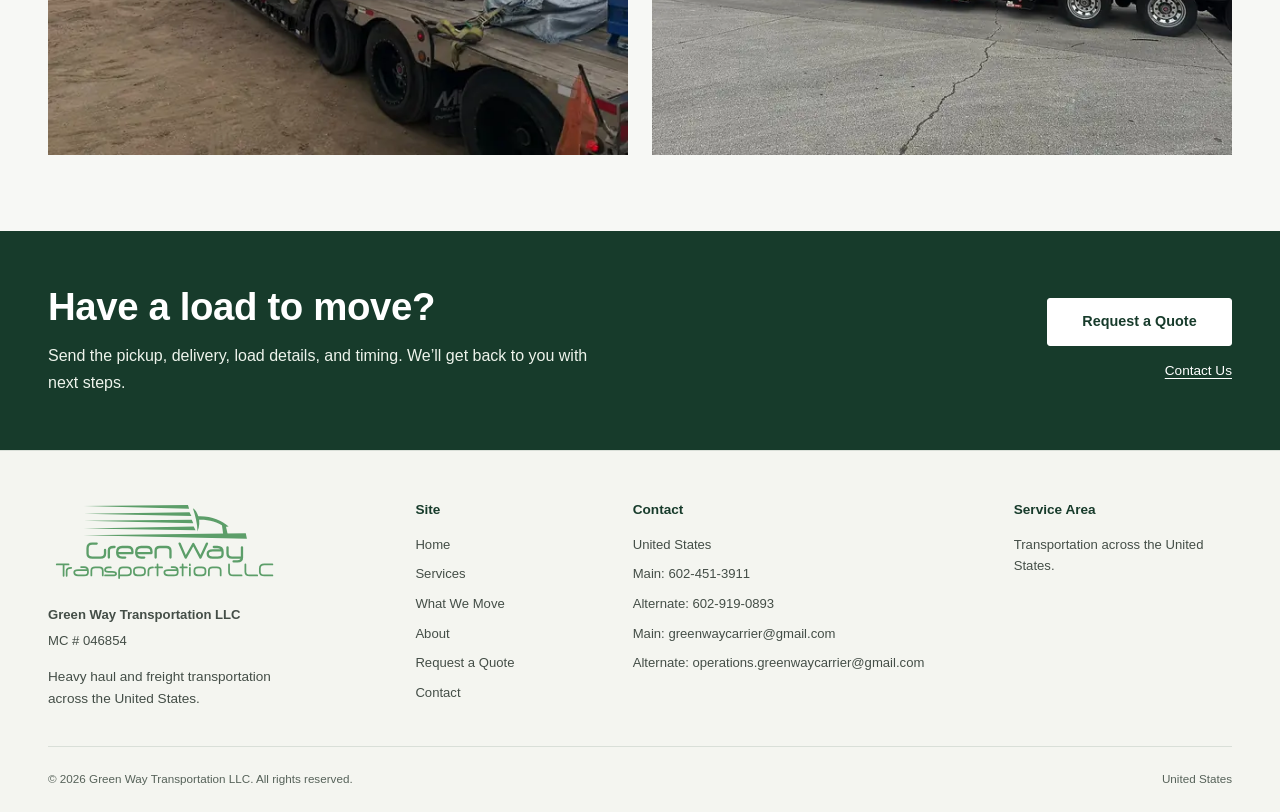
==== commit 586f9ff5: "Add files via upload" ====
--- a/about.html
+++ b/about.html
@@ -2,11 +2,11 @@
 <html lang="en"><head>
 <meta charset="UTF-8">
 <meta name="viewport" content="width=device-width, initial-scale=1.0">
-<title>About Green Way — Green Way Transportation LLC</title>
+<title>About Green Way, Green Way Transportation LLC</title>
 <meta name="description" content="Green Way Transportation is a nationwide heavy haul, equipment and freight carrier serving the United States.">
 <meta name="theme-color" content="#133d29">
 <link rel="icon" href="assets/favicon.svg" type="image/svg+xml">
-<link rel="stylesheet" href="styles.css?v=20261014-mobile-final-v12">
+<link rel="stylesheet" href="styles.css?v=20261015-services-restored-v17">
 <noscript><style>@media (max-width: 1059px) { .mobile-menu[hidden] { display: block !important; } }</style></noscript>
 <script>
 // Decide before first paint; a missing intro script cannot trap the page.
@@ -26,7 +26,7 @@
 })();
 </script>
 <style>.entry-intro { visibility: hidden; }</style>
-<link rel="stylesheet" href="intro.css?v=20261014-mobile-final-v12">
+<link rel="stylesheet" href="intro.css?v=20261015-services-restored-v17">
 </head>
 <body><div class="entry-intro" tabindex="-1" role="dialog" aria-modal="true" aria-label="Preparing the Green Way website">
   <div class="entry-intro-inner">
@@ -45,7 +45,7 @@
       <li><a href="contact.html">Contact</a></li>
     </ul>
     <div class="nav-cta">
-      <a href="tel:6029190893" class="nav-phone">Call us</a>
+      <a href="tel:6024513911" class="nav-phone">Call us</a>
       <a href="quote.html" class="btn btn-primary">Request a Quote</a>
     </div>
     <button class="menu-toggle" type="button" aria-label="Open menu" aria-expanded="false" aria-controls="mobile-menu" hidden>
@@ -61,15 +61,15 @@
       <li><a href="contact.html">Contact</a></li>
     </ul>
     <a href="quote.html" class="btn btn-primary">Request a Quote</a>
-    <a href="tel:6029190893" class="btn btn-secondary">Call operations</a>
+    <a href="tel:6024513911" class="btn btn-secondary">Call us</a>
   </div>
 </header>
-<main id="main-content"><section class="hero-compact"><div class="container"><div class="eyebrow">About Green Way</div><h1>A nationwide carrier.</h1><p class="hero-sub">Heavy haul, equipment transport, and freight across the United States.</p></div></section><section class="section"><div class="container image-split"><div><div class="eyebrow">Green Way Transportation LLC</div><h2>Equipment and cargo.<br>From pickup to delivery.</h2><p class="about-narrative">We move loads that need planning: heavy machinery, oversized industrial cargo, and freight. The photos on this site show the equipment and loads from our work.</p><p class="about-narrative">Every job starts with the load specifications, route, and timing. We’ll confirm the transport and handling requirements with you before the truck rolls.</p><p class="about-narrative"><a class="btn btn-secondary" href="contact.html">Contact operations</a></p></div><figure class="image-split-photo"><a href="assets/komatsu-excavator-1920.webp" target="_blank" rel="noopener" aria-label="View full photo: Green Way truck carrying a Komatsu excavator."><img src="assets/komatsu-excavator-1280.webp" srcset="assets/komatsu-excavator-640.webp 640w, assets/komatsu-excavator-1280.webp 1280w, assets/komatsu-excavator-1920.webp 1920w" sizes="(max-width: 520px) calc(100vw - 40px), (max-width: 760px) 46vw, 570px" width="1280" height="960" alt="Green Way truck with a Komatsu excavator on a lowboy trailer beside a wooded road" loading="lazy" decoding="async"></a></figure></div></section><section class="section section-alt"><div class="container"><div class="about-details"><div><div class="eyebrow">How we work</div><h2>Clear plans. Direct contact.</h2><p>We coordinate the route, equipment, permits, and schedule around the job. You can contact our operations team directly with questions about the load or delivery.</p></div><div><div class="eyebrow">Where we run</div><h2>Across the United States.</h2><p>Serving routes across the United States. Call or email us with your pickup and delivery locations to plan your move.</p><p><a href="contact.html">Contact operations</a><br><a href="mailto:Operations.greenwaycarrier@gmail.com">Email operations</a></p></div></div><div class="about-photo-pair"><figure class="about-photo"><a href="assets/vehicle-loading-1024.webp" target="_blank" rel="noopener" aria-label="View full photo: Heavy vehicle transport at a loading site."><img src="assets/vehicle-loading-1024.webp" srcset="assets/vehicle-loading-640.webp 640w, assets/vehicle-loading-1024.webp 1024w" sizes="(max-width: 520px) calc(100vw - 40px), (max-width: 760px) 46vw, 570px" width="1024" height="768" alt="Heavy wheeled vehicle on a trailer with a crane at the loading site" loading="lazy" decoding="async"></a></figure><figure class="about-photo"><a href="assets/heavy-vehicle-side-1600.webp" target="_blank" rel="noopener" aria-label="View full photo: Heavy equipment secured to a lowboy trailer."><img src="assets/heavy-vehicle-side-1280.webp" srcset="assets/heavy-vehicle-side-640.webp 640w, assets/heavy-vehicle-side-1280.webp 1280w, assets/heavy-vehicle-side-1600.webp 1600w" sizes="(max-width: 520px) calc(100vw - 40px), (max-width: 760px) 46vw, 570px" width="1280" height="960" alt="Multi-axle heavy vehicle secured on a lowboy trailer, viewed from the side" loading="lazy" decoding="async"></a></figure></div></div></section><section class="cta-band"><div class="cta-inner"><div><h2>Have a load to move?</h2><p>Send the pickup, delivery, load details, and timing. We’ll get back to you with next steps.</p></div><div class="cta-actions"><a class="btn" href="quote.html">Request a Quote</a><div class="small"><a href="contact.html">Contact operations</a></div></div></div></section></main><footer class="site-footer">
+<main id="main-content"><section class="hero-compact"><div class="container"><div class="eyebrow">About Green Way</div><h1>Family-Owned. Nationwide.</h1><p class="hero-sub">Heavy haul, equipment transport, and freight across the United States.</p></div></section><section class="section"><div class="container image-split"><div><div class="eyebrow">Green Way Transportation LLC</div><h2>Green Way Transportation LLC</h2><p class="about-narrative">Green Way Transportation LLC is a family-owned and operated heavy-haul company based in Phoenix, Arizona, serving customers across the United States.</p><p class="about-narrative">Green Way Transportation LLC specializes in heavy haul and oversized equipment transportation across the United States. We plan each move around your load’s dimensions, weight, route, and delivery requirements, with direct communication from pickup to delivery.</p><p class="about-narrative"><a class="btn btn-secondary" href="contact.html">Contact Us</a></p></div><figure class="image-split-photo"><a href="assets/komatsu-excavator-1920.webp" aria-label="View full photo: Green Way truck carrying a Komatsu excavator." data-photo-viewer><img src="assets/komatsu-excavator-1280.webp" srcset="assets/komatsu-excavator-640.webp 640w, assets/komatsu-excavator-1280.webp 1280w, assets/komatsu-excavator-1920.webp 1920w" sizes="(max-width: 520px) calc(100vw - 40px), (max-width: 760px) 46vw, 570px" width="1280" height="960" alt="Green Way truck with a Komatsu excavator on a lowboy trailer beside a wooded road" loading="lazy" decoding="async"></a></figure></div></section><section class="section section-alt"><div class="container"><div class="about-details"><div><div class="eyebrow">How we work</div><h2>Clear plans. Direct contact.</h2><p>We coordinate the route, equipment, permits, and schedule around the job. You can contact our operations team directly with questions about the load or delivery.</p></div><div><div class="eyebrow">Where we run</div><h2>Based in Phoenix. Serving the United States.</h2><p>Serving routes across the United States. Call or email us with your pickup and delivery locations to plan your move.</p><p><a href="contact.html">Contact Us</a><br><a href="mailto:greenwaycarrier@gmail.com">Email Us</a></p></div></div><div class="about-photo-pair"><figure class="about-photo"><a href="assets/vehicle-loading-1024.webp" aria-label="View full photo: Heavy vehicle transport at a loading site." data-photo-viewer><img src="assets/vehicle-loading-1024.webp" srcset="assets/vehicle-loading-640.webp 640w, assets/vehicle-loading-1024.webp 1024w" sizes="(max-width: 520px) calc(100vw - 40px), (max-width: 760px) 46vw, 570px" width="1024" height="768" alt="Heavy wheeled vehicle on a trailer with a crane at the loading site" loading="lazy" decoding="async"></a></figure><figure class="about-photo"><a href="assets/heavy-vehicle-side-1600.webp" aria-label="View full photo: Heavy equipment secured to a lowboy trailer." data-photo-viewer><img src="assets/heavy-vehicle-side-1280.webp" srcset="assets/heavy-vehicle-side-640.webp 640w, assets/heavy-vehicle-side-1280.webp 1280w, assets/heavy-vehicle-side-1600.webp 1600w" sizes="(max-width: 520px) calc(100vw - 40px), (max-width: 760px) 46vw, 570px" width="1280" height="960" alt="Multi-axle heavy vehicle secured on a lowboy trailer, viewed from the side" loading="lazy" decoding="async"></a></figure></div></div></section><section class="cta-band"><div class="cta-inner"><div><h2>Have a load to move?</h2><p>Send the pickup, delivery, load details, and timing. We’ll get back to you with next steps.</p></div><div class="cta-actions"><a class="btn" href="quote.html">Request a Quote</a><div class="small"><a href="contact.html">Contact Us</a></div></div></div></section></main><footer class="site-footer">
   <div class="footer-inner">
     <div class="footer-grid">
       <div class="footer-col footer-brand">
         <a href="index.html" class="logo"><img class="brand-logo" src="assets/green-way-logo.svg" width="610" height="235" alt="Green Way Transportation LLC"></a>
-        <p class="description">Heavy haul and freight transportation across the United States.</p>
+        <p class="footer-company-name">Green Way Transportation LLC</p><p class="footer-authority">MC # 046854</p><p class="description">Heavy haul and freight transportation across the United States.</p>
       </div>
       <div class="footer-col">
         <h4>Site</h4>
@@ -86,9 +86,10 @@
         <h4>Contact</h4>
         <ul>
           <li>United States</li>
-          <li><a href="tel:6029190893">Main: 602-919-0893</a></li>
-          <li><a href="tel:+16024513911">Alternate: (602) 451-3911</a></li>
-          <li><a href="mailto:Operations.greenwaycarrier@gmail.com">Operations.greenwaycarrier@gmail.com</a></li>
+          <li><a href="tel:6024513911">Main: 602-451-3911</a></li>
+          <li><a href="tel:6029190893">Alternate: 602-919-0893</a></li>
+          <li><a href="mailto:greenwaycarrier@gmail.com">Main: greenwaycarrier@gmail.com</a></li>
+          <li><a href="mailto:operations.greenwaycarrier@gmail.com">Alternate: operations.greenwaycarrier@gmail.com</a></li>
         </ul>
       </div>
       <div class="footer-col">
@@ -103,5 +104,5 @@
   </div>
 </footer>
 
-<script src="main.js?v=20261014-mobile-final-v12" defer></script>
-<script src="intro.js?v=20261014-mobile-final-v12" defer></script><script src="motion.js?v=20261014-mobile-final-v12" defer></script><script src="navigation.js?v=20261014-mobile-final-v12" defer></script></body></html>+<script src="main.js?v=20261015-services-restored-v17" defer></script>
+<script src="intro.js?v=20261015-services-restored-v17" defer></script><script src="motion.js?v=20261015-services-restored-v17" defer></script><script src="navigation.js?v=20261015-services-restored-v17" defer></script><dialog class="photo-viewer" aria-labelledby="photo-viewer-title"><h2 class="visually-hidden" id="photo-viewer-title">Photo Viewer</h2><button class="photo-viewer-close" type="button" aria-label="Close photo" autofocus><svg viewBox="0 0 24 24" fill="none" stroke="currentColor" stroke-width="1.8" stroke-linecap="round" aria-hidden="true" focusable="false"><path d="m6 6 12 12M18 6 6 18"></path></svg></button><div class="photo-viewer-stage"><img class="photo-viewer-image" alt="" hidden></div><p class="photo-viewer-status" role="status"></p></dialog><script src="gallery.js?v=20261015-services-restored-v17" defer></script></body></html>
--- a/styles.css
+++ b/styles.css
@@ -356,3 +356,55 @@
   .home-hero .hero-actions { display: grid; grid-template-columns: minmax(0, 1fr) minmax(0, 1fr); gap: 10px; }
   .home-hero .hero-actions .btn { padding: 12px 8px; font-size: .8rem; min-height: 50px; gap: 6px; white-space: normal; text-align: center; }
 }
+
+.hero-credentials { display: flex; flex-wrap: wrap; gap: 8px 20px; margin-top: 24px; padding-top: 18px; border-top: 1px solid rgba(220,235,215,.28); color: #e1e7e2; font-size: .75rem; line-height: 1.6; }
+.hero-credentials .company-domain { flex-basis: 100%; overflow-wrap: anywhere; }
+.footer-company-name { font-weight: 700; color: var(--green-900); margin-bottom: 4px; }
+.footer-authority { margin-bottom: 14px; }
+.capabilities-grid { display: grid; grid-template-columns: repeat(2, minmax(0, 1fr)); gap: 60px; }
+.capability-group { min-width: 0; border-top: 1px solid var(--slate-200); padding-top: 26px; }
+.capability-group h2 { font-size: clamp(1.6rem, 3vw, 2.2rem); margin-bottom: 24px; }
+.capability-list { margin: 0; padding-left: 22px; color: var(--slate-700); }
+.capability-list li { padding-left: 5px; margin-bottom: 16px; }
+.capability-list li::marker { color: var(--green-700); }
+.contact-block .contact-email { font-size: 1.05rem; }
+.quote-emails { margin-top: 20px; font-size: .88rem; overflow-wrap: anywhere; }
+.quote-emails p + p { margin-top: 10px; }
+.quote-emails a { text-decoration: underline; text-underline-offset: 3px; }
+@media (max-width: 760px) { .capabilities-grid { grid-template-columns: minmax(0, 1fr); gap: 34px; } .hero-credentials { gap: 8px 16px; } }
+
+/* Homepage category covers use only the supplied gallery photographs. */
+.category-grid { gap: 24px; border: 0; }
+.category-card { padding: 0; min-height: 0; width: 100%; border: 1px solid var(--slate-200); background: #fff; }
+.category-card + .category-card { border: 1px solid var(--slate-200); }
+.category-image { display: block; width: 100%; overflow: hidden; background: #e5e8e3; }
+.category-image img { width: 100%; aspect-ratio: 4/3; height: auto; object-fit: cover; }
+.category-card h3 { max-width: none; padding: 24px 24px 0; margin: 0; font-size: clamp(1.4rem, 2vw, 1.65rem); }
+.category-card .category-link { padding: 24px; }
+@media (hover: hover) and (pointer: fine) and (prefers-reduced-motion: no-preference) {
+  .category-image img { transition: transform .5s ease; }
+  .category-card:hover .category-image img, .category-card:focus-visible .category-image img { transform: scale(1.035); }
+}
+
+/* Frameless gallery photos with softly rounded corners. */
+.category-gallery { gap: 28px; }
+.category-gallery .work-photo { margin: 0; padding: 0; border: 0; border-radius: 12px; background: transparent; box-shadow: none; min-width: 0; }
+.category-gallery .work-photo a { display: block; overflow: hidden; border-radius: 12px; }
+.category-gallery .work-photo img { display: block; width: 100%; max-width: 100%; height: auto; aspect-ratio: auto; object-fit: contain; background: transparent; }
+@media (hover: hover) and (pointer: fine) and (prefers-reduced-motion: no-preference) {
+  .category-gallery .work-photo img { transition: transform .5s ease; }
+  .category-gallery .work-photo a:hover img, .category-gallery .work-photo a:focus-visible img { transform: scale(1.035); }
+}
+/* Native dialog keeps focus inside the photo viewer and the page behind it. */
+.photo-viewer { position: fixed; inset: 0; width: 100%; max-width: none; height: 100%; max-height: none; margin: 0; padding: 72px 24px 48px; border: 0; background: transparent; color: #fff; overflow: hidden; }
+.photo-viewer::backdrop { background: rgba(5,12,8,.83); }
+.photo-viewer[open] { display: flex; flex-direction: column; align-items: center; justify-content: center; }
+.photo-viewer-stage { display: flex; align-items: center; justify-content: center; width: 100%; height: 100%; min-height: 0; }
+.photo-viewer-image { width: auto; height: auto; max-width: 100%; max-height: 100%; object-fit: contain; border-radius: 10px; }
+.photo-viewer-close { position: absolute; top: max(16px, env(safe-area-inset-top)); right: max(16px, env(safe-area-inset-right)); display: inline-flex; align-items: center; justify-content: center; width: 48px; height: 48px; padding: 12px; border: 1px solid rgba(255,255,255,.55); border-radius: 50%; background: #132019; color: #fff; }
+.photo-viewer-close:hover { background: #294934; }
+.photo-viewer-close svg { width: 24px; height: 24px; }
+.photo-viewer-status { position: absolute; bottom: 14px; left: 20px; right: 20px; text-align: center; color: #fff; font-size: .9rem; }
+.photo-viewer-open { overflow: hidden; }
+.visually-hidden { position: absolute; width: 1px; height: 1px; padding: 0; margin: -1px; overflow: hidden; clip-path: inset(50%); white-space: nowrap; border: 0; }
+@media (max-width: 760px) { .photo-viewer { padding: 76px 12px 48px; } .category-gallery { gap: 24px; } }
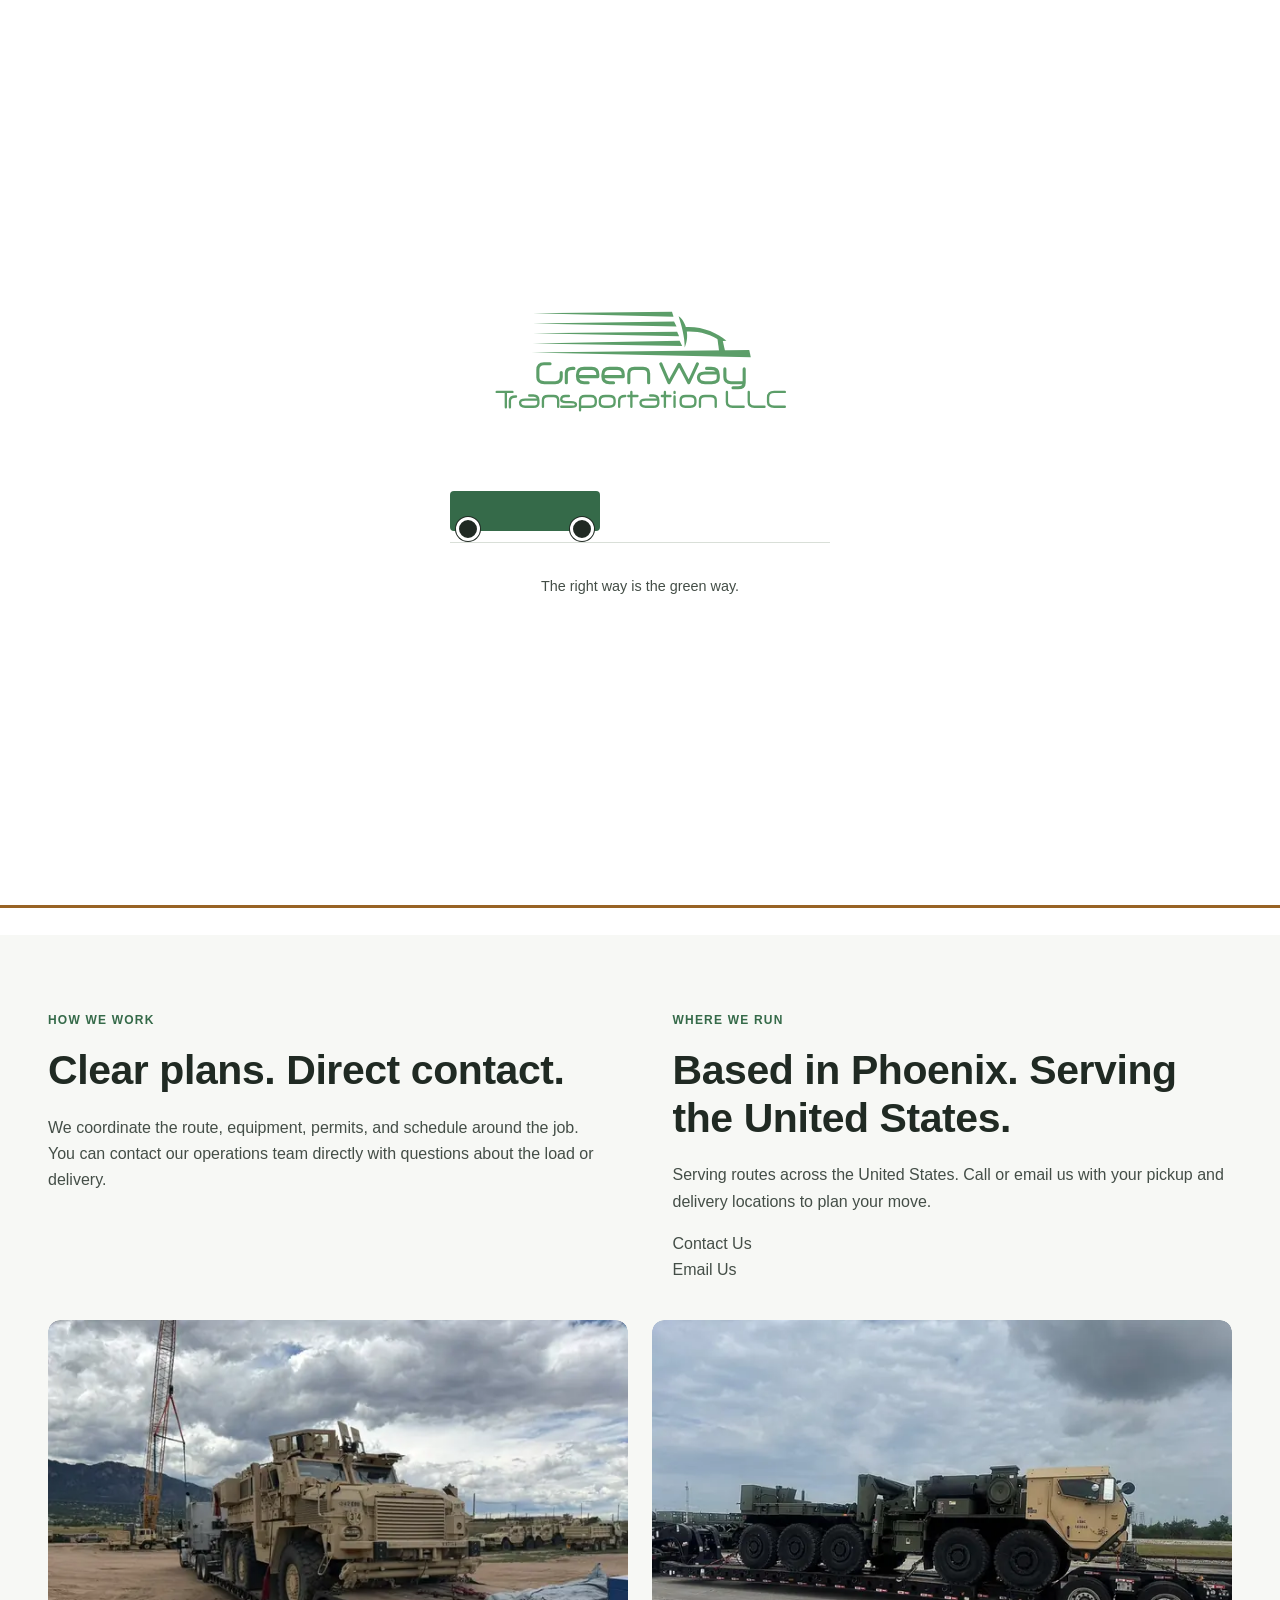
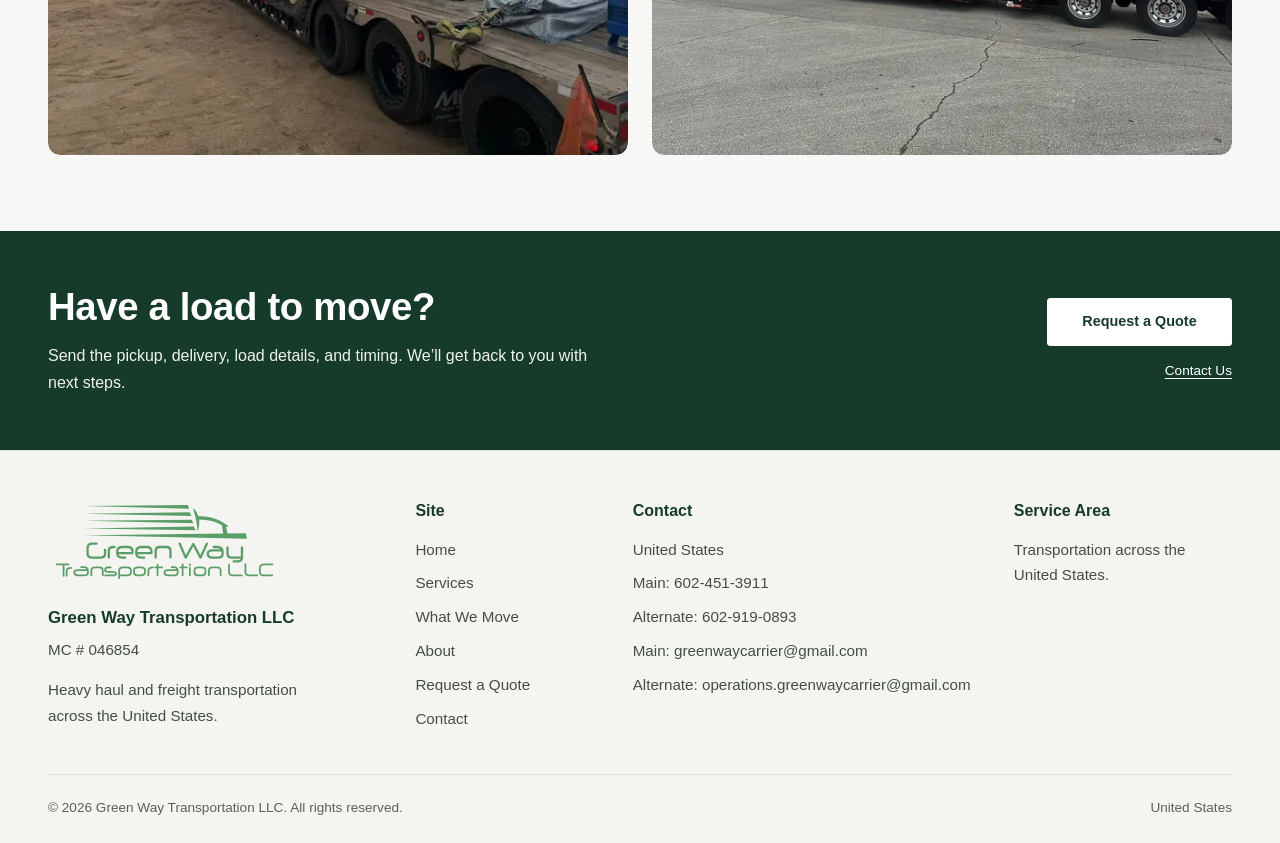
==== commit b4ec75e5: "Add files via upload" ====
--- a/about.html
+++ b/about.html
@@ -6,7 +6,7 @@
 <meta name="description" content="Green Way Transportation is a nationwide heavy haul, equipment and freight carrier serving the United States.">
 <meta name="theme-color" content="#133d29">
 <link rel="icon" href="assets/favicon.svg" type="image/svg+xml">
-<link rel="stylesheet" href="styles.css?v=20261015-services-restored-v17">
+<link rel="stylesheet" href="styles.css?v=20261015-service-photo-crop-v26">
 <noscript><style>@media (max-width: 1059px) { .mobile-menu[hidden] { display: block !important; } }</style></noscript>
 <script>
 // Decide before first paint; a missing intro script cannot trap the page.
@@ -26,9 +26,9 @@
 })();
 </script>
 <style>.entry-intro { visibility: hidden; }</style>
-<link rel="stylesheet" href="intro.css?v=20261015-services-restored-v17">
+<link rel="stylesheet" href="intro.css?v=20261015-service-photo-crop-v26">
 </head>
-<body><div class="entry-intro" tabindex="-1" role="dialog" aria-modal="true" aria-label="Preparing the Green Way website">
+<body class="rounded-content-photos"><div class="entry-intro" tabindex="-1" role="dialog" aria-modal="true" aria-label="Preparing the Green Way website">
   <div class="entry-intro-inner">
     <img class="entry-intro-logo" src="assets/green-way-logo.svg" width="610" height="235" alt="Green Way Transportation LLC" decoding="async">
     <div class="entry-road" aria-hidden="true"><div class="TruckLoader-route"><div class="TruckLoader"><div class="TruckLoader-cab"></div></div></div></div>
@@ -104,5 +104,5 @@
   </div>
 </footer>
 
-<script src="main.js?v=20261015-services-restored-v17" defer></script>
-<script src="intro.js?v=20261015-services-restored-v17" defer></script><script src="motion.js?v=20261015-services-restored-v17" defer></script><script src="navigation.js?v=20261015-services-restored-v17" defer></script><dialog class="photo-viewer" aria-labelledby="photo-viewer-title"><h2 class="visually-hidden" id="photo-viewer-title">Photo Viewer</h2><button class="photo-viewer-close" type="button" aria-label="Close photo" autofocus><svg viewBox="0 0 24 24" fill="none" stroke="currentColor" stroke-width="1.8" stroke-linecap="round" aria-hidden="true" focusable="false"><path d="m6 6 12 12M18 6 6 18"></path></svg></button><div class="photo-viewer-stage"><img class="photo-viewer-image" alt="" hidden></div><p class="photo-viewer-status" role="status"></p></dialog><script src="gallery.js?v=20261015-services-restored-v17" defer></script></body></html>+<script src="main.js?v=20261015-service-photo-crop-v26" defer></script>
+<script src="intro.js?v=20261015-service-photo-crop-v26" defer></script><script src="motion.js?v=20261015-service-photo-crop-v26" defer></script><script src="navigation.js?v=20261015-service-photo-crop-v26" defer></script><dialog class="photo-viewer" aria-labelledby="photo-viewer-title"><h2 class="visually-hidden" id="photo-viewer-title">Photo Viewer</h2><button class="photo-viewer-close" type="button" aria-label="Close photo" autofocus><svg viewBox="0 0 24 24" fill="none" stroke="currentColor" stroke-width="1.8" stroke-linecap="round" aria-hidden="true" focusable="false"><path d="m6 6 12 12M18 6 6 18"></path></svg></button><div class="photo-viewer-stage"><img class="photo-viewer-image" alt="" hidden></div><p class="photo-viewer-status" role="status"></p></dialog><script src="gallery.js?v=20261015-service-photo-crop-v26" defer></script></body></html>
--- a/styles.css
+++ b/styles.css
@@ -408,3 +408,36 @@
 .photo-viewer-open { overflow: hidden; }
 .visually-hidden { position: absolute; width: 1px; height: 1px; padding: 0; margin: -1px; overflow: hidden; clip-path: inset(50%); white-space: nowrap; border: 0; }
 @media (max-width: 760px) { .photo-viewer { padding: 76px 12px 48px; } .category-gallery { gap: 24px; } }
+
+/* More readable company identifiers and footer, without changing the hierarchy. */
+.hero-credentials { font-size: .875rem; font-weight: 700; letter-spacing: .025em; gap: 8px 18px; }
+.footer-col p, .footer-col a, .footer-col li { font-size: .95rem; line-height: 1.7; }
+.footer-col h4 { font-size: 1rem; }
+.footer-brand .description { font-size: .95rem; }
+.footer-col .footer-company-name { font-size: 1.05rem; font-weight: 700; color: var(--green-900); }
+.footer-col .footer-authority { font-size: .95rem; }
+.footer-bottom { font-size: .85rem; }
+
+.capability-with-photo { grid-column: 1 / -1; display: grid; grid-template-columns: minmax(0, 1fr) minmax(0, 1fr); gap: 54px; align-items: center; }
+.capability-photo { margin: 0; min-width: 0; }
+.capability-photo a { display: block; border-radius: 12px; overflow: hidden; }
+.capability-photo img { display: block; width: 100%; height: auto; }
+@media (hover: hover) and (pointer: fine) and (prefers-reduced-motion: no-preference) {
+  .capability-photo img { transition: transform .5s ease; }
+  .capability-photo a:hover img, .capability-photo a:focus-visible img { transform: scale(1.035); }
+}
+@media (max-width: 760px) { .capability-with-photo { grid-template-columns: minmax(0, 1fr); gap: 26px; } }
+
+.service-photo-rounded a { display: block; border-radius: 12px; overflow: hidden; }
+.detailed-service .service-photo-rounded img { aspect-ratio: auto; height: auto; object-fit: contain; }
+
+.capabilities-grid { margin-bottom: 56px; }
+@media (max-width: 760px) { .capabilities-grid { margin-bottom: 36px; } }
+
+/* Consistent photo edges across content pages; Home and brand logos are excluded. */
+.rounded-content-photos main figure:has(img) { border-radius: 12px; }
+.rounded-content-photos main a[data-photo-viewer] { display: block; border-radius: 12px; overflow: hidden; }
+.rounded-content-photos main figure img { border-radius: 12px; }
+
+/* Match neighboring service photos while retaining the full image in the viewer. */
+.detailed-service#offload .service-photo img { width: 100%; height: auto; aspect-ratio: 4/3; object-fit: cover; object-position: center 44%; }
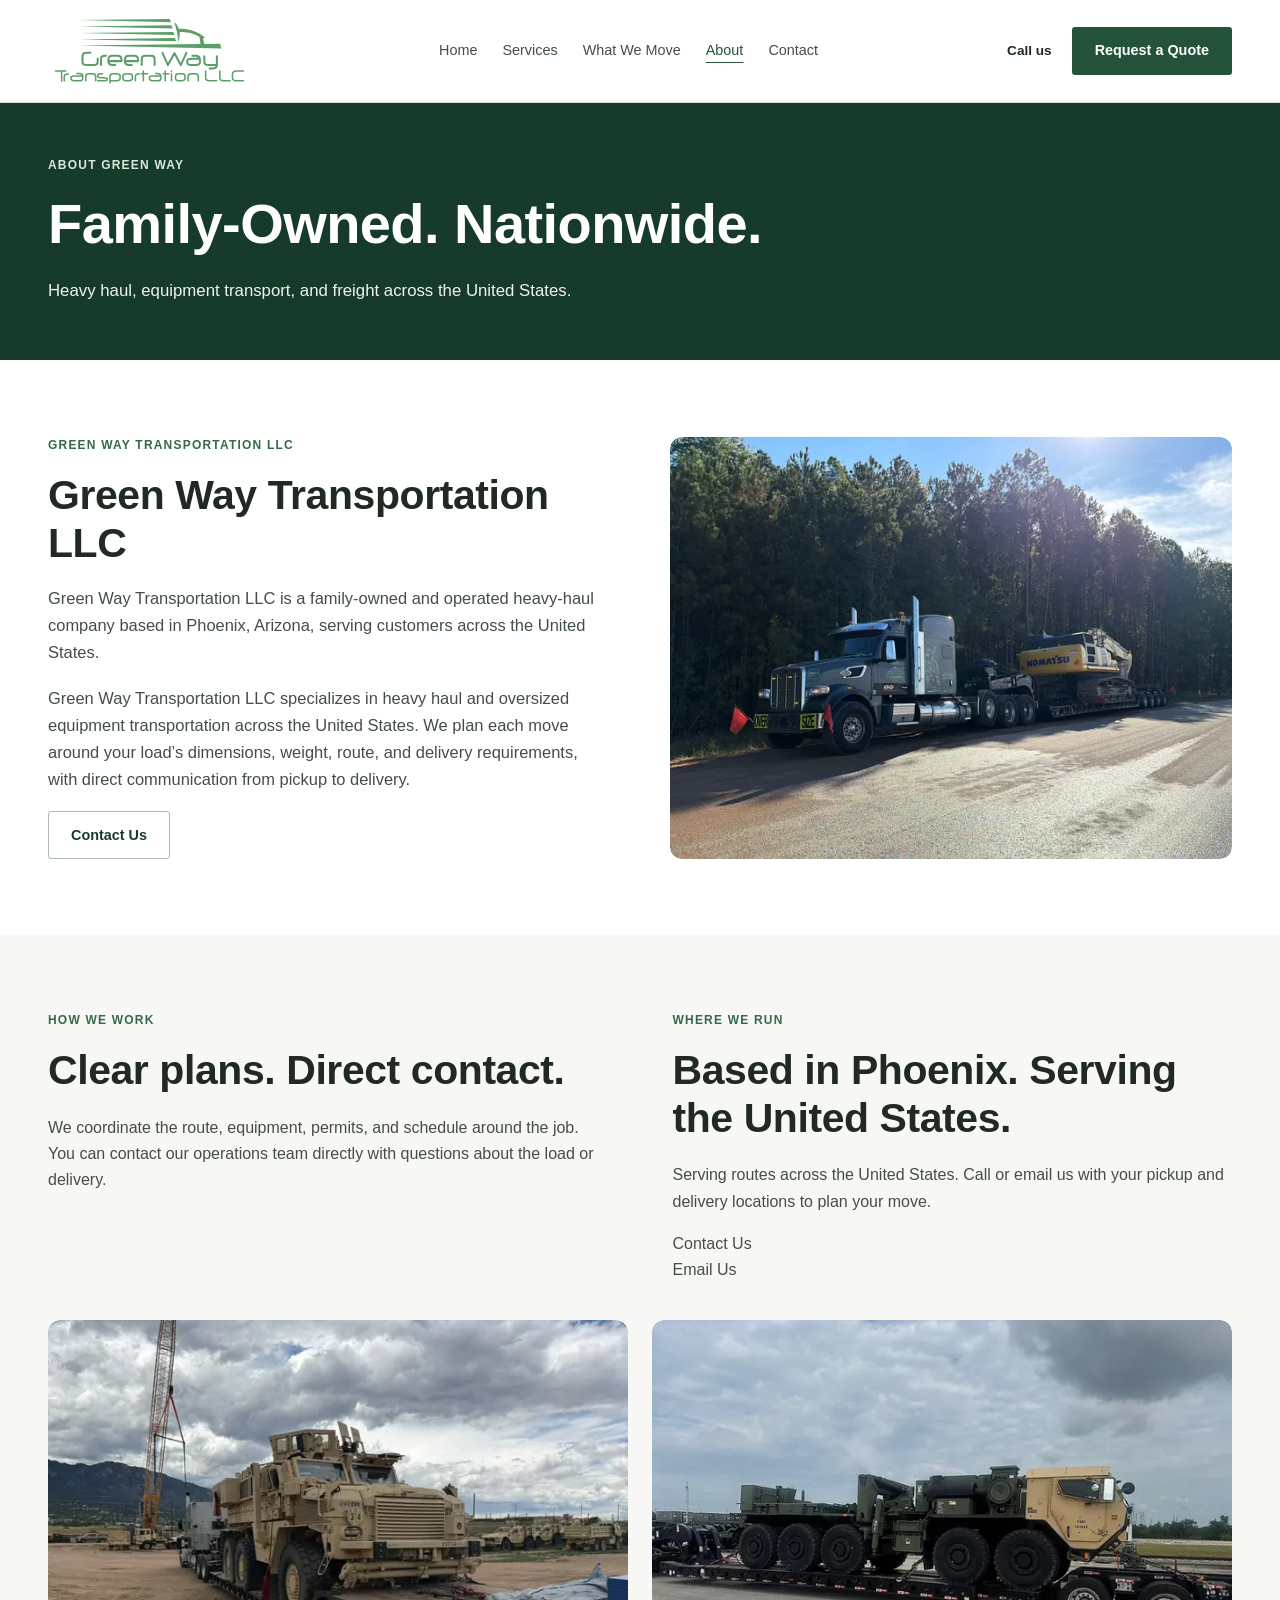
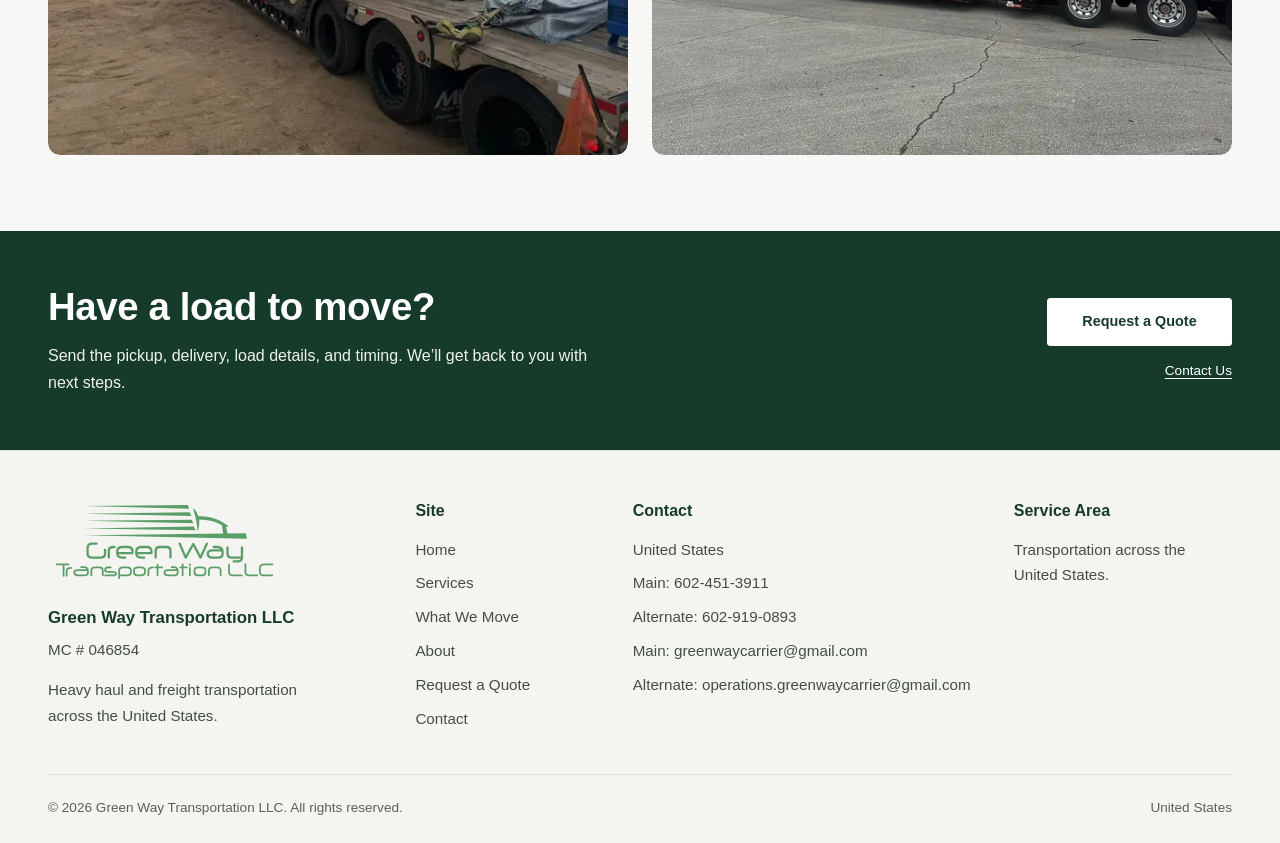
==== commit 89f0f8a1: "Add files via upload" ====
--- a/about.html
+++ b/about.html
@@ -6,7 +6,7 @@
 <meta name="description" content="Green Way Transportation is a nationwide heavy haul, equipment and freight carrier serving the United States.">
 <meta name="theme-color" content="#133d29">
 <link rel="icon" href="assets/favicon.svg" type="image/svg+xml">
-<link rel="stylesheet" href="styles.css?v=20261015-service-photo-crop-v26">
+<link rel="stylesheet" href="styles.css?v=20261015-neutral-services-v33">
 <noscript><style>@media (max-width: 1059px) { .mobile-menu[hidden] { display: block !important; } }</style></noscript>
 <script>
 // Decide before first paint; a missing intro script cannot trap the page.
@@ -26,7 +26,7 @@
 })();
 </script>
 <style>.entry-intro { visibility: hidden; }</style>
-<link rel="stylesheet" href="intro.css?v=20261015-service-photo-crop-v26">
+<link rel="stylesheet" href="intro.css?v=20261015-neutral-services-v33">
 </head>
 <body class="rounded-content-photos"><div class="entry-intro" tabindex="-1" role="dialog" aria-modal="true" aria-label="Preparing the Green Way website">
   <div class="entry-intro-inner">
@@ -104,5 +104,5 @@
   </div>
 </footer>
 
-<script src="main.js?v=20261015-service-photo-crop-v26" defer></script>
-<script src="intro.js?v=20261015-service-photo-crop-v26" defer></script><script src="motion.js?v=20261015-service-photo-crop-v26" defer></script><script src="navigation.js?v=20261015-service-photo-crop-v26" defer></script><dialog class="photo-viewer" aria-labelledby="photo-viewer-title"><h2 class="visually-hidden" id="photo-viewer-title">Photo Viewer</h2><button class="photo-viewer-close" type="button" aria-label="Close photo" autofocus><svg viewBox="0 0 24 24" fill="none" stroke="currentColor" stroke-width="1.8" stroke-linecap="round" aria-hidden="true" focusable="false"><path d="m6 6 12 12M18 6 6 18"></path></svg></button><div class="photo-viewer-stage"><img class="photo-viewer-image" alt="" hidden></div><p class="photo-viewer-status" role="status"></p></dialog><script src="gallery.js?v=20261015-service-photo-crop-v26" defer></script></body></html>+<script src="main.js?v=20261015-neutral-services-v33" defer></script>
+<script src="intro.js?v=20261015-neutral-services-v33" defer></script><script src="motion.js?v=20261015-neutral-services-v33" defer></script><script src="navigation.js?v=20261015-neutral-services-v33" defer></script><dialog class="photo-viewer" aria-labelledby="photo-viewer-title"><h2 class="visually-hidden" id="photo-viewer-title">Photo Viewer</h2><button class="photo-viewer-close" type="button" aria-label="Close photo" autofocus><svg viewBox="0 0 24 24" fill="none" stroke="currentColor" stroke-width="1.8" stroke-linecap="round" aria-hidden="true" focusable="false"><path d="m6 6 12 12M18 6 6 18"></path></svg></button><div class="photo-viewer-stage"><img class="photo-viewer-image" alt="" hidden></div><p class="photo-viewer-status" role="status"></p></dialog><script src="gallery.js?v=20261015-neutral-services-v33" defer></script></body></html>
--- a/styles.css
+++ b/styles.css
@@ -441,3 +441,15 @@
 
 /* Match neighboring service photos while retaining the full image in the viewer. */
 .detailed-service#offload .service-photo img { width: 100%; height: auto; aspect-ratio: 4/3; object-fit: cover; object-position: center 44%; }
+
+.service-row-more { margin-top: 18px; padding: 24px 0; background: transparent; border-top: 1px solid var(--slate-200); border-bottom: 1px solid var(--slate-200); border-left: 0; border-right: 0; border-radius: 0; }
+.service-row-more:hover { background: transparent; }
+.service-row-more h3 { color: var(--charcoal); }
+
+.service-overview .service-list { min-width: 0; width: 100%; }
+.service-list .service-row-more { width: 100%; min-height: 0; padding: 24px 0; }
+.service-row-more h3 { font-size: 1.1rem; }
+
+
+.service-row { grid-template-columns: minmax(0, 1fr) minmax(0, 1.2fr) auto; }
+@media (max-width: 1059px) { .service-row { grid-template-columns: minmax(0, 1fr) auto; } }
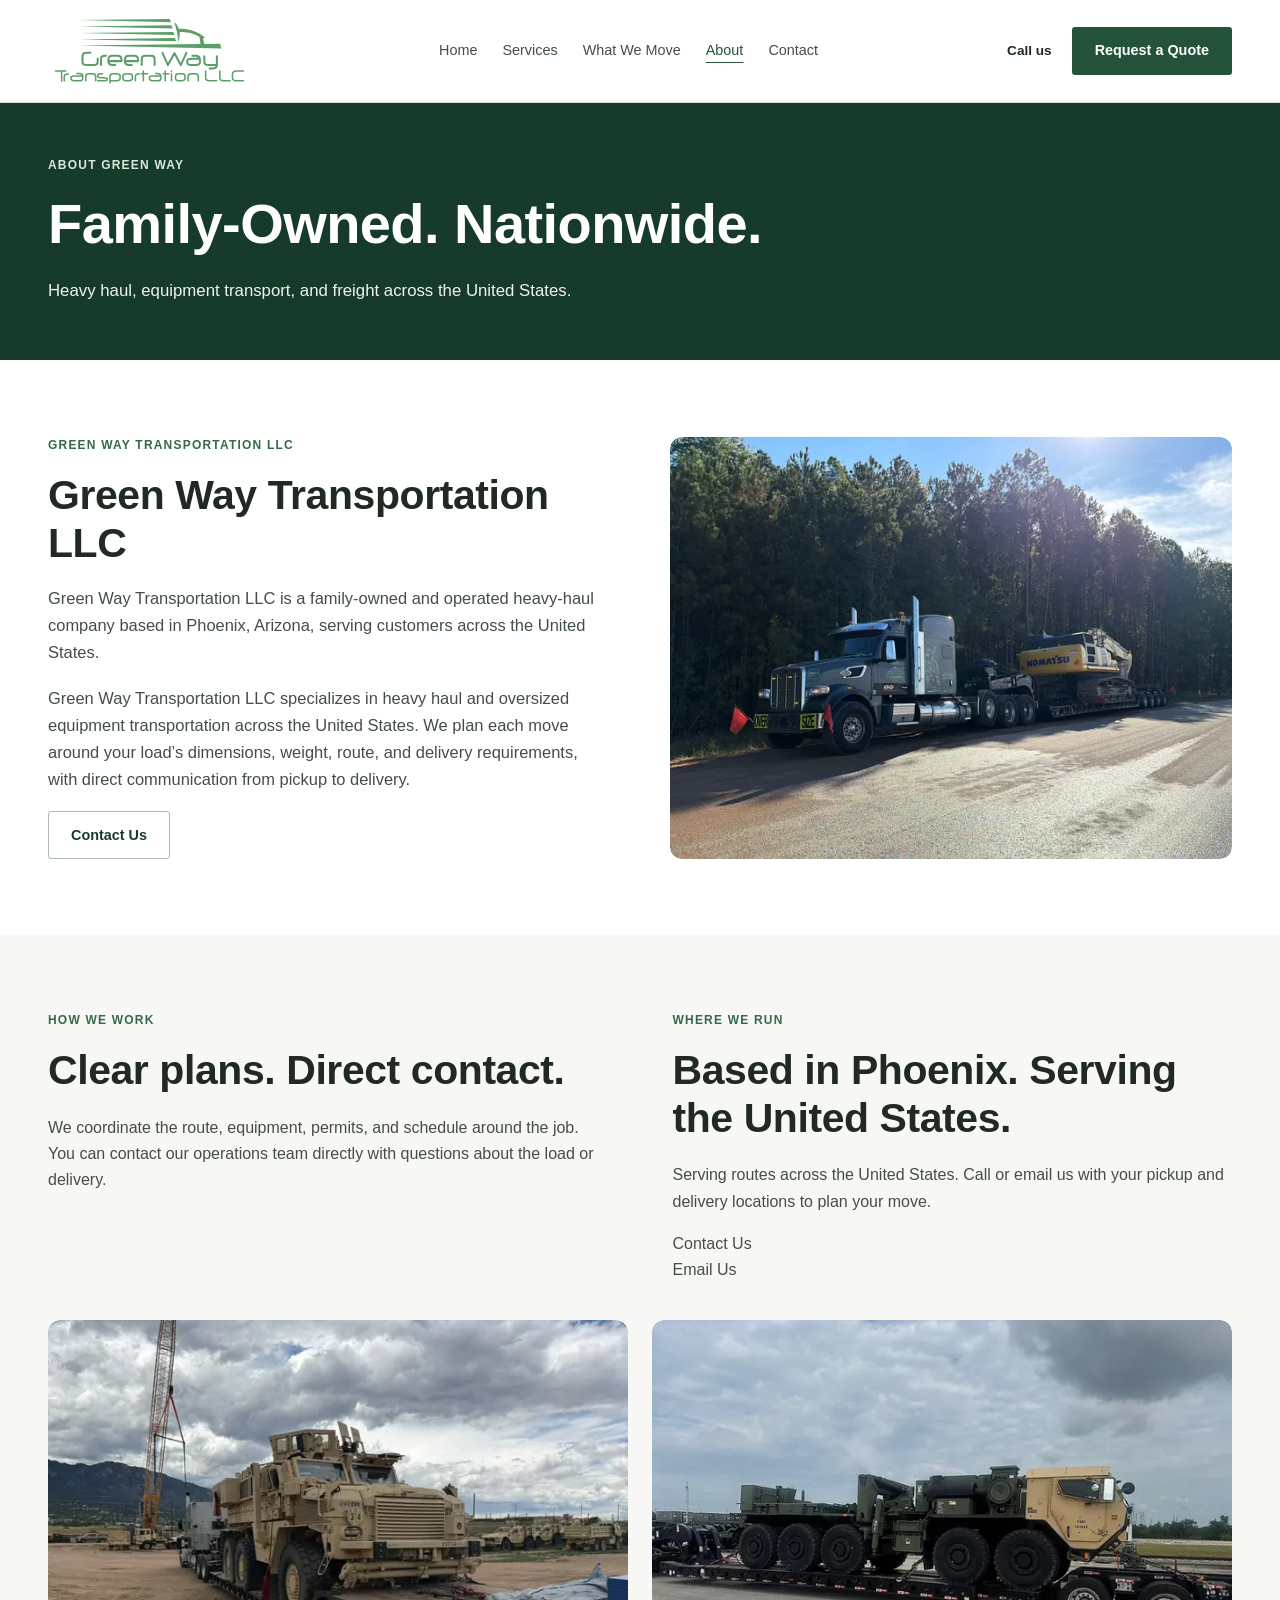
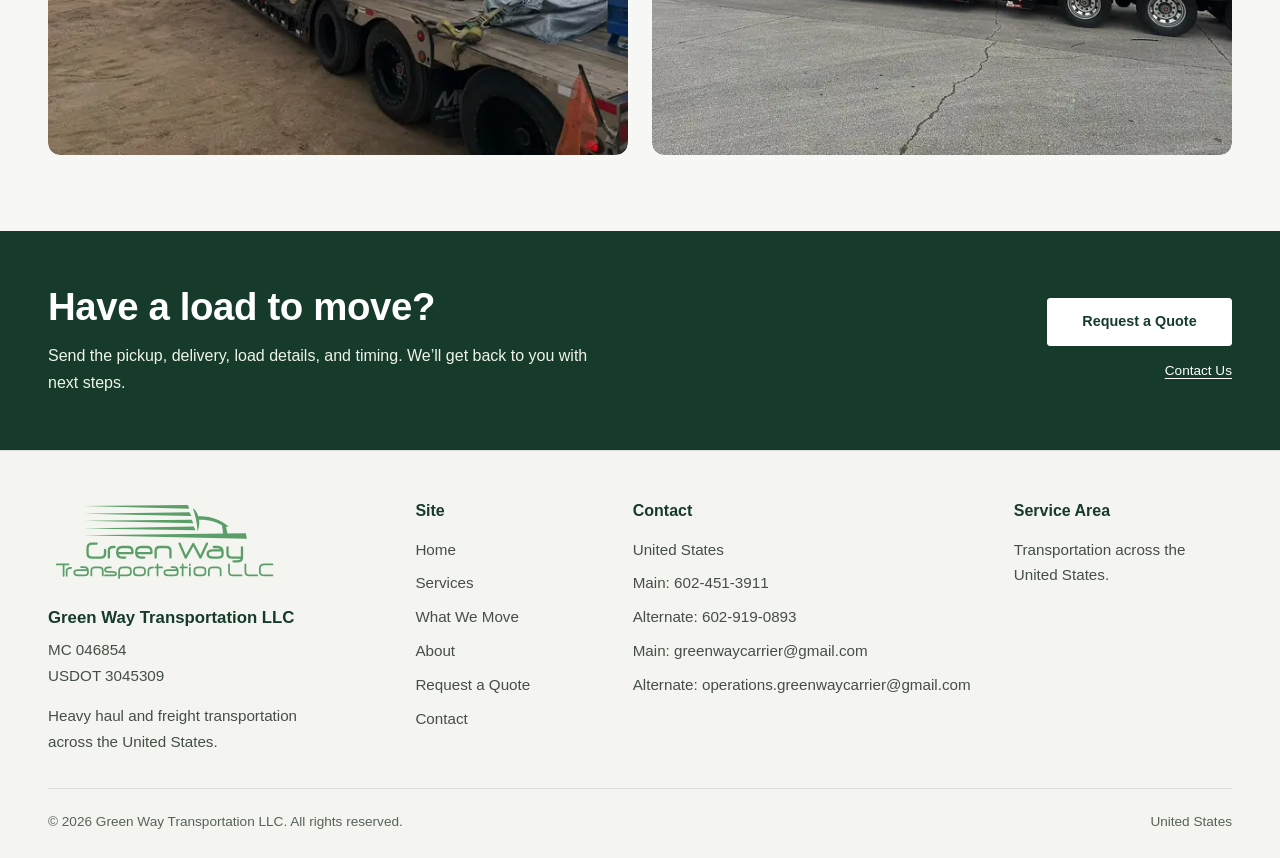
==== commit ecea418a: "Add files via upload" ====
--- a/about.html
+++ b/about.html
@@ -6,7 +6,7 @@
 <meta name="description" content="Green Way Transportation is a nationwide heavy haul, equipment and freight carrier serving the United States.">
 <meta name="theme-color" content="#133d29">
 <link rel="icon" href="assets/favicon.svg" type="image/svg+xml">
-<link rel="stylesheet" href="styles.css?v=20261015-neutral-services-v33">
+<link rel="stylesheet" href="styles.css?v=20261015-footer-authority-v35">
 <noscript><style>@media (max-width: 1059px) { .mobile-menu[hidden] { display: block !important; } }</style></noscript>
 <script>
 // Decide before first paint; a missing intro script cannot trap the page.
@@ -26,7 +26,7 @@
 })();
 </script>
 <style>.entry-intro { visibility: hidden; }</style>
-<link rel="stylesheet" href="intro.css?v=20261015-neutral-services-v33">
+<link rel="stylesheet" href="intro.css?v=20261015-footer-authority-v35">
 </head>
 <body class="rounded-content-photos"><div class="entry-intro" tabindex="-1" role="dialog" aria-modal="true" aria-label="Preparing the Green Way website">
   <div class="entry-intro-inner">
@@ -69,7 +69,7 @@
     <div class="footer-grid">
       <div class="footer-col footer-brand">
         <a href="index.html" class="logo"><img class="brand-logo" src="assets/green-way-logo.svg" width="610" height="235" alt="Green Way Transportation LLC"></a>
-        <p class="footer-company-name">Green Way Transportation LLC</p><p class="footer-authority">MC # 046854</p><p class="description">Heavy haul and freight transportation across the United States.</p>
+        <p class="footer-company-name">Green Way Transportation LLC</p><p class="footer-authority">MC 046854<br>USDOT 3045309</p><p class="description">Heavy haul and freight transportation across the United States.</p>
       </div>
       <div class="footer-col">
         <h4>Site</h4>
@@ -104,5 +104,5 @@
   </div>
 </footer>
 
-<script src="main.js?v=20261015-neutral-services-v33" defer></script>
-<script src="intro.js?v=20261015-neutral-services-v33" defer></script><script src="motion.js?v=20261015-neutral-services-v33" defer></script><script src="navigation.js?v=20261015-neutral-services-v33" defer></script><dialog class="photo-viewer" aria-labelledby="photo-viewer-title"><h2 class="visually-hidden" id="photo-viewer-title">Photo Viewer</h2><button class="photo-viewer-close" type="button" aria-label="Close photo" autofocus><svg viewBox="0 0 24 24" fill="none" stroke="currentColor" stroke-width="1.8" stroke-linecap="round" aria-hidden="true" focusable="false"><path d="m6 6 12 12M18 6 6 18"></path></svg></button><div class="photo-viewer-stage"><img class="photo-viewer-image" alt="" hidden></div><p class="photo-viewer-status" role="status"></p></dialog><script src="gallery.js?v=20261015-neutral-services-v33" defer></script></body></html>+<script src="main.js?v=20261015-footer-authority-v35" defer></script>
+<script src="intro.js?v=20261015-footer-authority-v35" defer></script><script src="motion.js?v=20261015-footer-authority-v35" defer></script><script src="navigation.js?v=20261015-footer-authority-v35" defer></script><dialog class="photo-viewer" aria-labelledby="photo-viewer-title"><h2 class="visually-hidden" id="photo-viewer-title">Photo Viewer</h2><button class="photo-viewer-close" type="button" aria-label="Close photo" autofocus><svg viewBox="0 0 24 24" fill="none" stroke="currentColor" stroke-width="1.8" stroke-linecap="round" aria-hidden="true" focusable="false"><path d="m6 6 12 12M18 6 6 18"></path></svg></button><div class="photo-viewer-stage"><img class="photo-viewer-image" alt="" hidden></div><p class="photo-viewer-status" role="status"></p></dialog><script src="gallery.js?v=20261015-footer-authority-v35" defer></script></body></html>
--- a/styles.css
+++ b/styles.css
@@ -453,3 +453,5 @@
 
 .service-row { grid-template-columns: minmax(0, 1fr) minmax(0, 1.2fr) auto; }
 @media (max-width: 1059px) { .service-row { grid-template-columns: minmax(0, 1fr) auto; } }
+
+.capability-group .capability-quote { display: inline-flex; margin-top: 10px; min-height: 48px; visibility: visible; opacity: 1; }
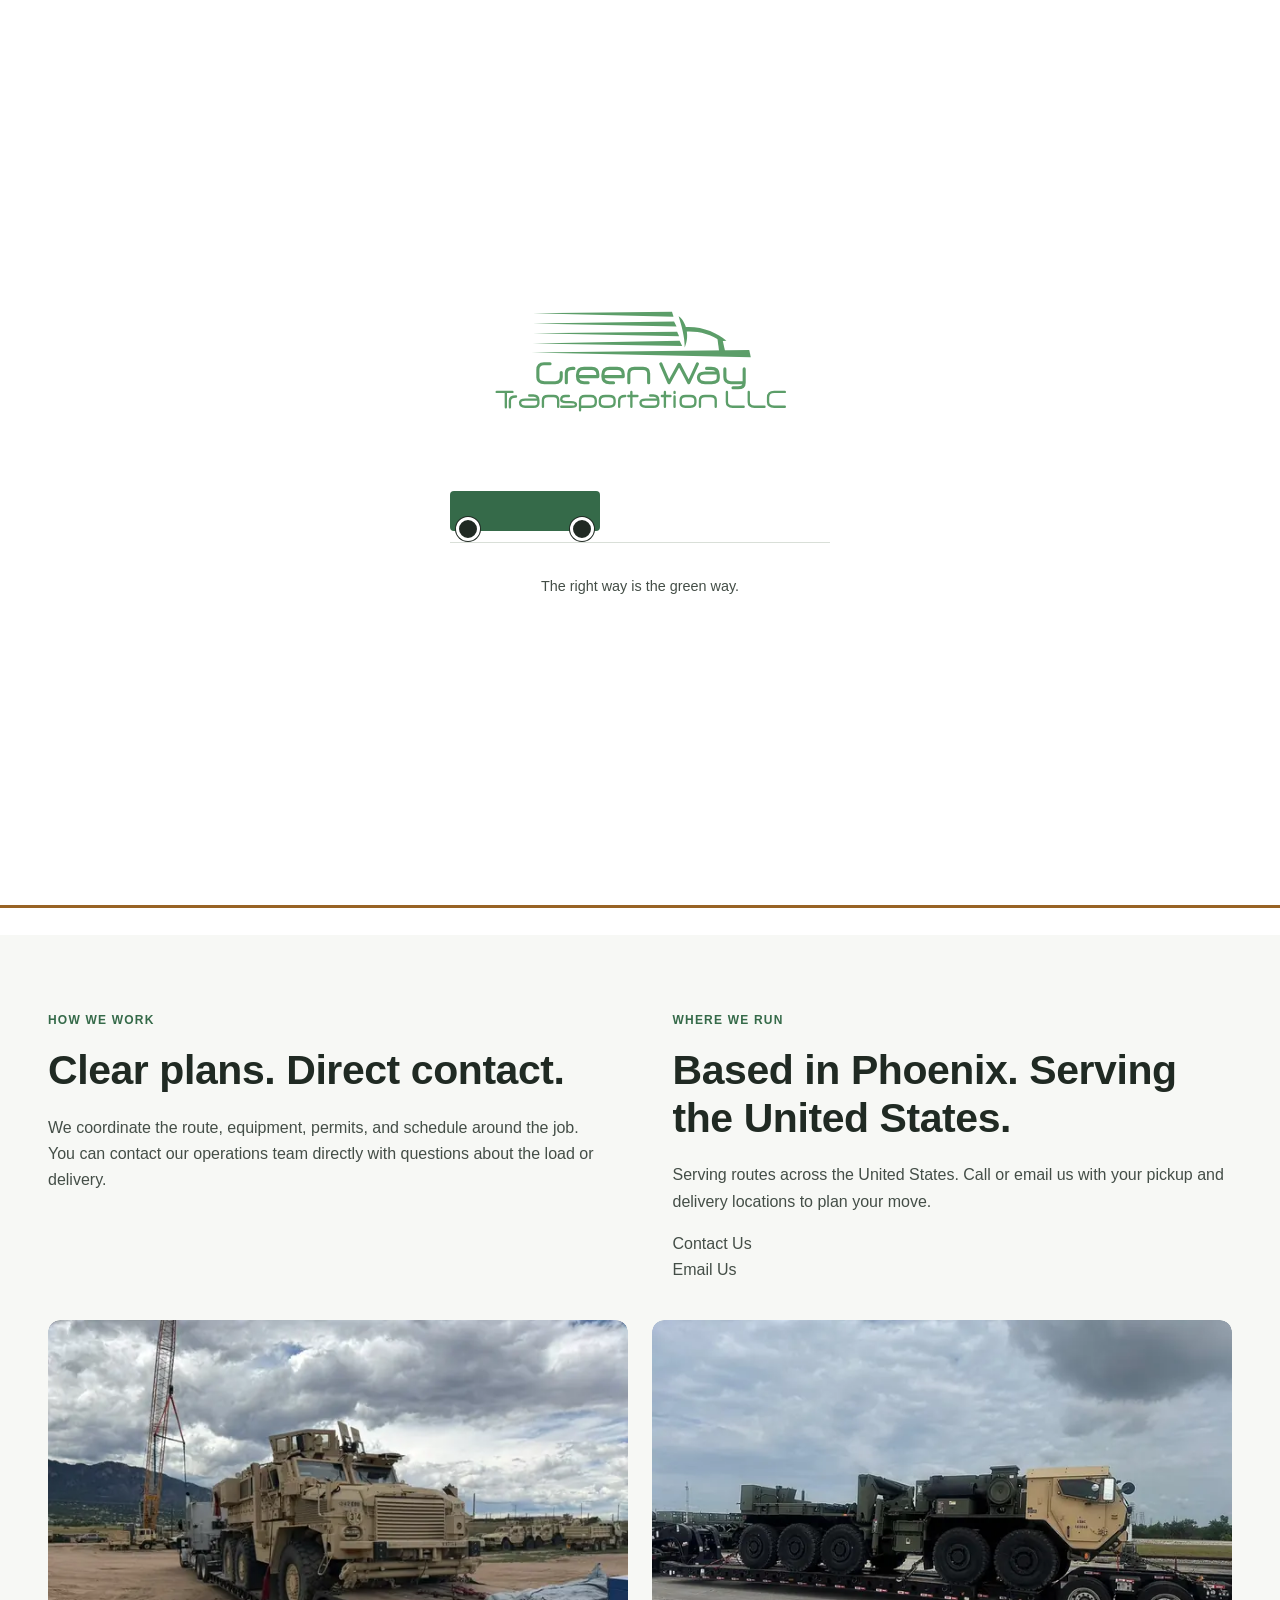
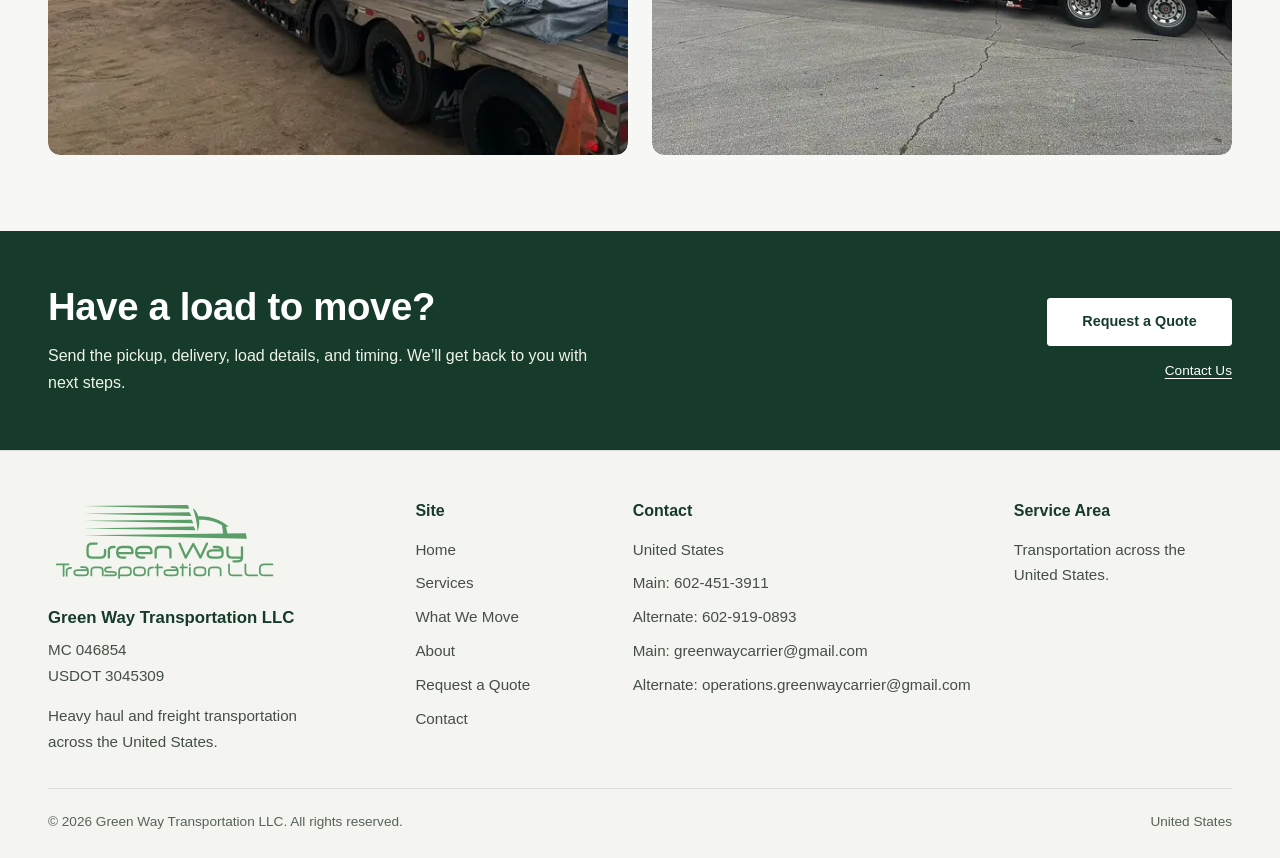
==== commit 4ae7518d: "Add files via upload" ====
--- a/about.html
+++ b/about.html
@@ -6,7 +6,7 @@
 <meta name="description" content="Green Way Transportation is a nationwide heavy haul, equipment and freight carrier serving the United States.">
 <meta name="theme-color" content="#133d29">
 <link rel="icon" href="assets/favicon.svg" type="image/svg+xml">
-<link rel="stylesheet" href="styles.css?v=20261015-footer-authority-v35">
+<link rel="stylesheet" href="styles.css?v=20261016-email-draft-v36">
 <noscript><style>@media (max-width: 1059px) { .mobile-menu[hidden] { display: block !important; } }</style></noscript>
 <script>
 // Decide before first paint; a missing intro script cannot trap the page.
@@ -26,7 +26,7 @@
 })();
 </script>
 <style>.entry-intro { visibility: hidden; }</style>
-<link rel="stylesheet" href="intro.css?v=20261015-footer-authority-v35">
+<link rel="stylesheet" href="intro.css?v=20261016-email-draft-v36">
 </head>
 <body class="rounded-content-photos"><div class="entry-intro" tabindex="-1" role="dialog" aria-modal="true" aria-label="Preparing the Green Way website">
   <div class="entry-intro-inner">
@@ -104,5 +104,5 @@
   </div>
 </footer>
 
-<script src="main.js?v=20261015-footer-authority-v35" defer></script>
-<script src="intro.js?v=20261015-footer-authority-v35" defer></script><script src="motion.js?v=20261015-footer-authority-v35" defer></script><script src="navigation.js?v=20261015-footer-authority-v35" defer></script><dialog class="photo-viewer" aria-labelledby="photo-viewer-title"><h2 class="visually-hidden" id="photo-viewer-title">Photo Viewer</h2><button class="photo-viewer-close" type="button" aria-label="Close photo" autofocus><svg viewBox="0 0 24 24" fill="none" stroke="currentColor" stroke-width="1.8" stroke-linecap="round" aria-hidden="true" focusable="false"><path d="m6 6 12 12M18 6 6 18"></path></svg></button><div class="photo-viewer-stage"><img class="photo-viewer-image" alt="" hidden></div><p class="photo-viewer-status" role="status"></p></dialog><script src="gallery.js?v=20261015-footer-authority-v35" defer></script></body></html>+<script src="main.js?v=20261016-email-draft-v36" defer></script>
+<script src="intro.js?v=20261016-email-draft-v36" defer></script><script src="motion.js?v=20261016-email-draft-v36" defer></script><script src="navigation.js?v=20261016-email-draft-v36" defer></script><dialog class="photo-viewer" aria-labelledby="photo-viewer-title"><h2 class="visually-hidden" id="photo-viewer-title">Photo Viewer</h2><button class="photo-viewer-close" type="button" aria-label="Close photo" autofocus><svg viewBox="0 0 24 24" fill="none" stroke="currentColor" stroke-width="1.8" stroke-linecap="round" aria-hidden="true" focusable="false"><path d="m6 6 12 12M18 6 6 18"></path></svg></button><div class="photo-viewer-stage"><img class="photo-viewer-image" alt="" hidden></div><p class="photo-viewer-status" role="status"></p></dialog><script src="gallery.js?v=20261016-email-draft-v36" defer></script></body></html>
--- a/styles.css
+++ b/styles.css
@@ -455,3 +455,10 @@
 @media (max-width: 1059px) { .service-row { grid-template-columns: minmax(0, 1fr) auto; } }
 
 .capability-group .capability-quote { display: inline-flex; margin-top: 10px; min-height: 48px; visibility: visible; opacity: 1; }
+
+.form-result h3 { margin-bottom: 12px; font-size: 1.2rem; }
+.form-result p { margin-bottom: 14px; overflow-wrap: anywhere; }
+.form-result textarea { display: block; width: 100%; min-width: 0; max-width: 100%; margin: 16px 0; padding: 12px; border: 1px solid #a9b9a9; border-radius: 4px; font: inherit; font-size: 16px; line-height: 1.5; background: #fff; color: var(--charcoal); resize: vertical; }
+.draft-actions { display: flex; flex-wrap: wrap; gap: 10px; margin-bottom: 16px; }
+.form-result .draft-actions a { text-decoration: none; }
+@media(max-width:520px) { .draft-actions .btn { width: 100%; white-space: normal; } }
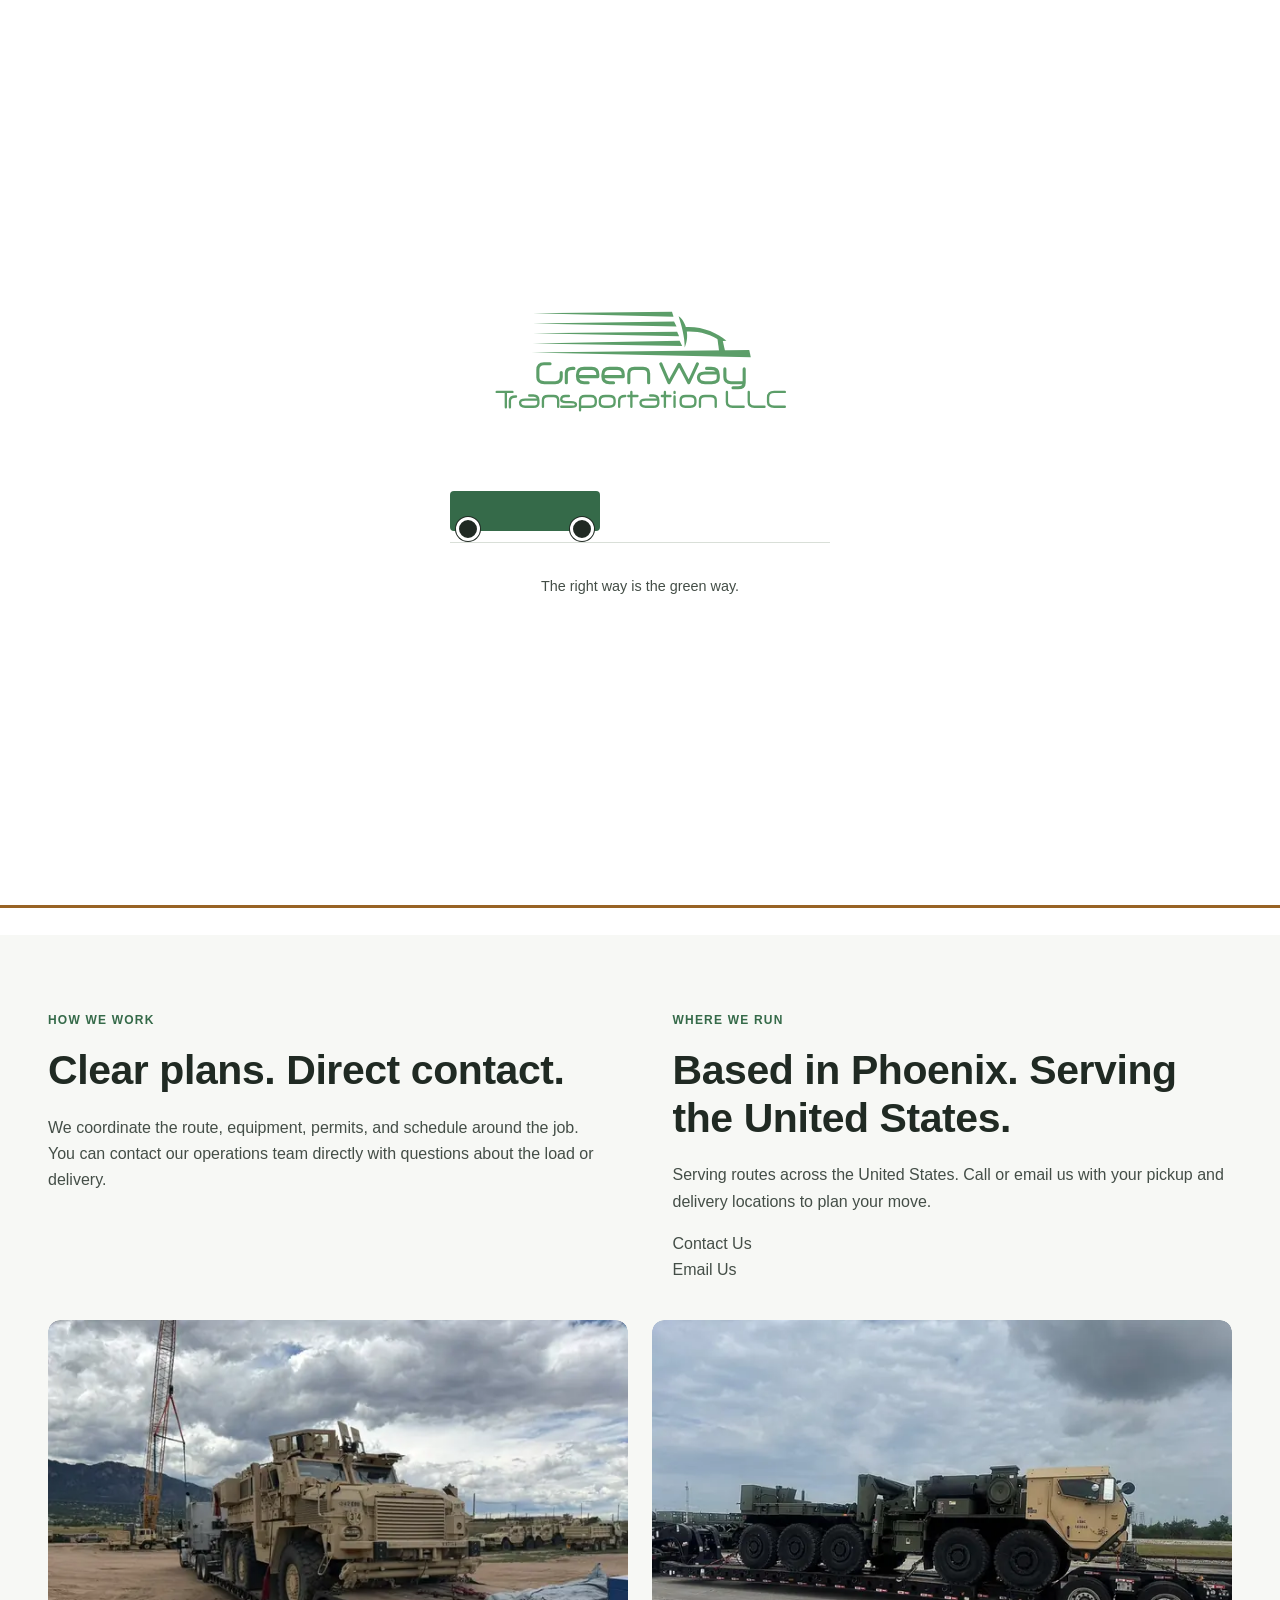
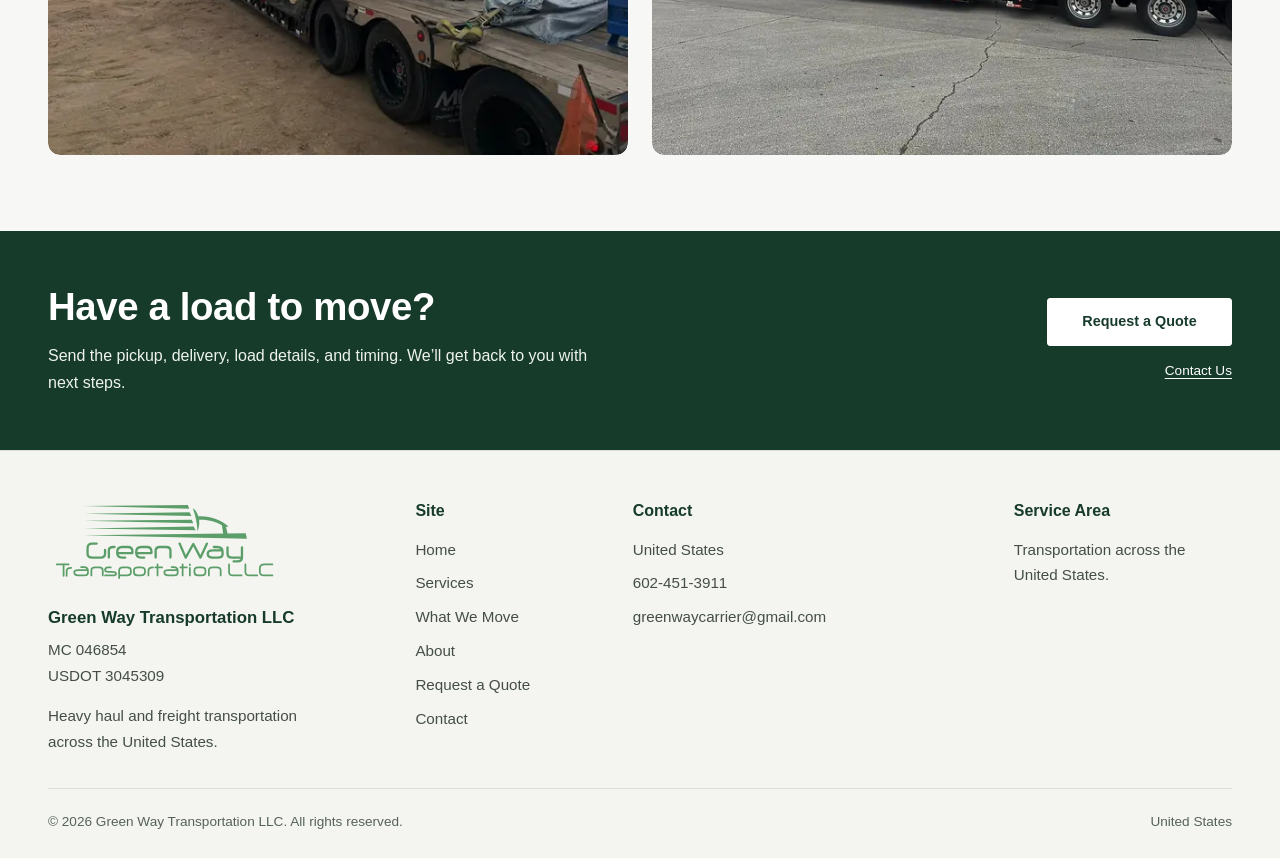
==== commit 21d1f39e: "Add files via upload" ====
--- a/about.html
+++ b/about.html
@@ -86,10 +86,8 @@
         <h4>Contact</h4>
         <ul>
           <li>United States</li>
-          <li><a href="tel:6024513911">Main: 602-451-3911</a></li>
-          <li><a href="tel:6029190893">Alternate: 602-919-0893</a></li>
-          <li><a href="mailto:greenwaycarrier@gmail.com">Main: greenwaycarrier@gmail.com</a></li>
-          <li><a href="mailto:operations.greenwaycarrier@gmail.com">Alternate: operations.greenwaycarrier@gmail.com</a></li>
+          <li><a href="tel:6024513911">602-451-3911</a></li>
+          <li><a href="mailto:greenwaycarrier@gmail.com">greenwaycarrier@gmail.com</a></li>
         </ul>
       </div>
       <div class="footer-col">
